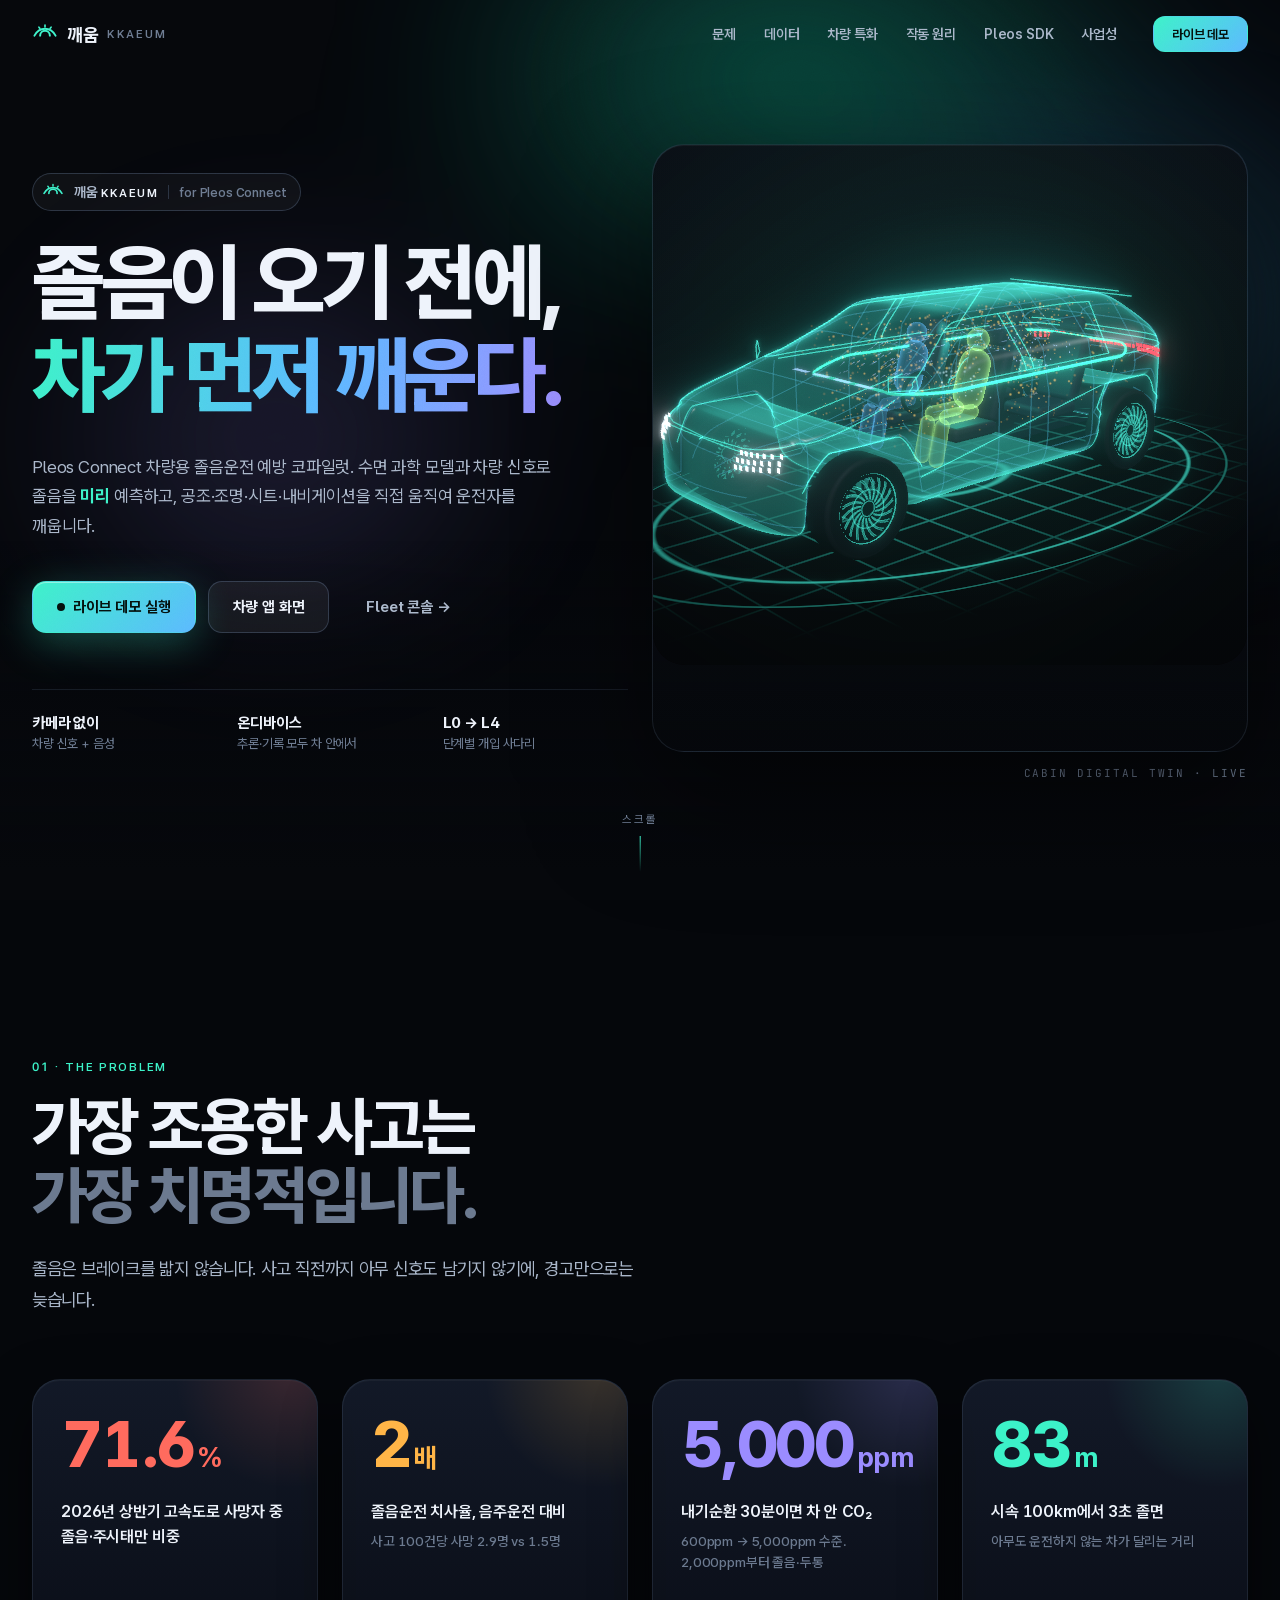
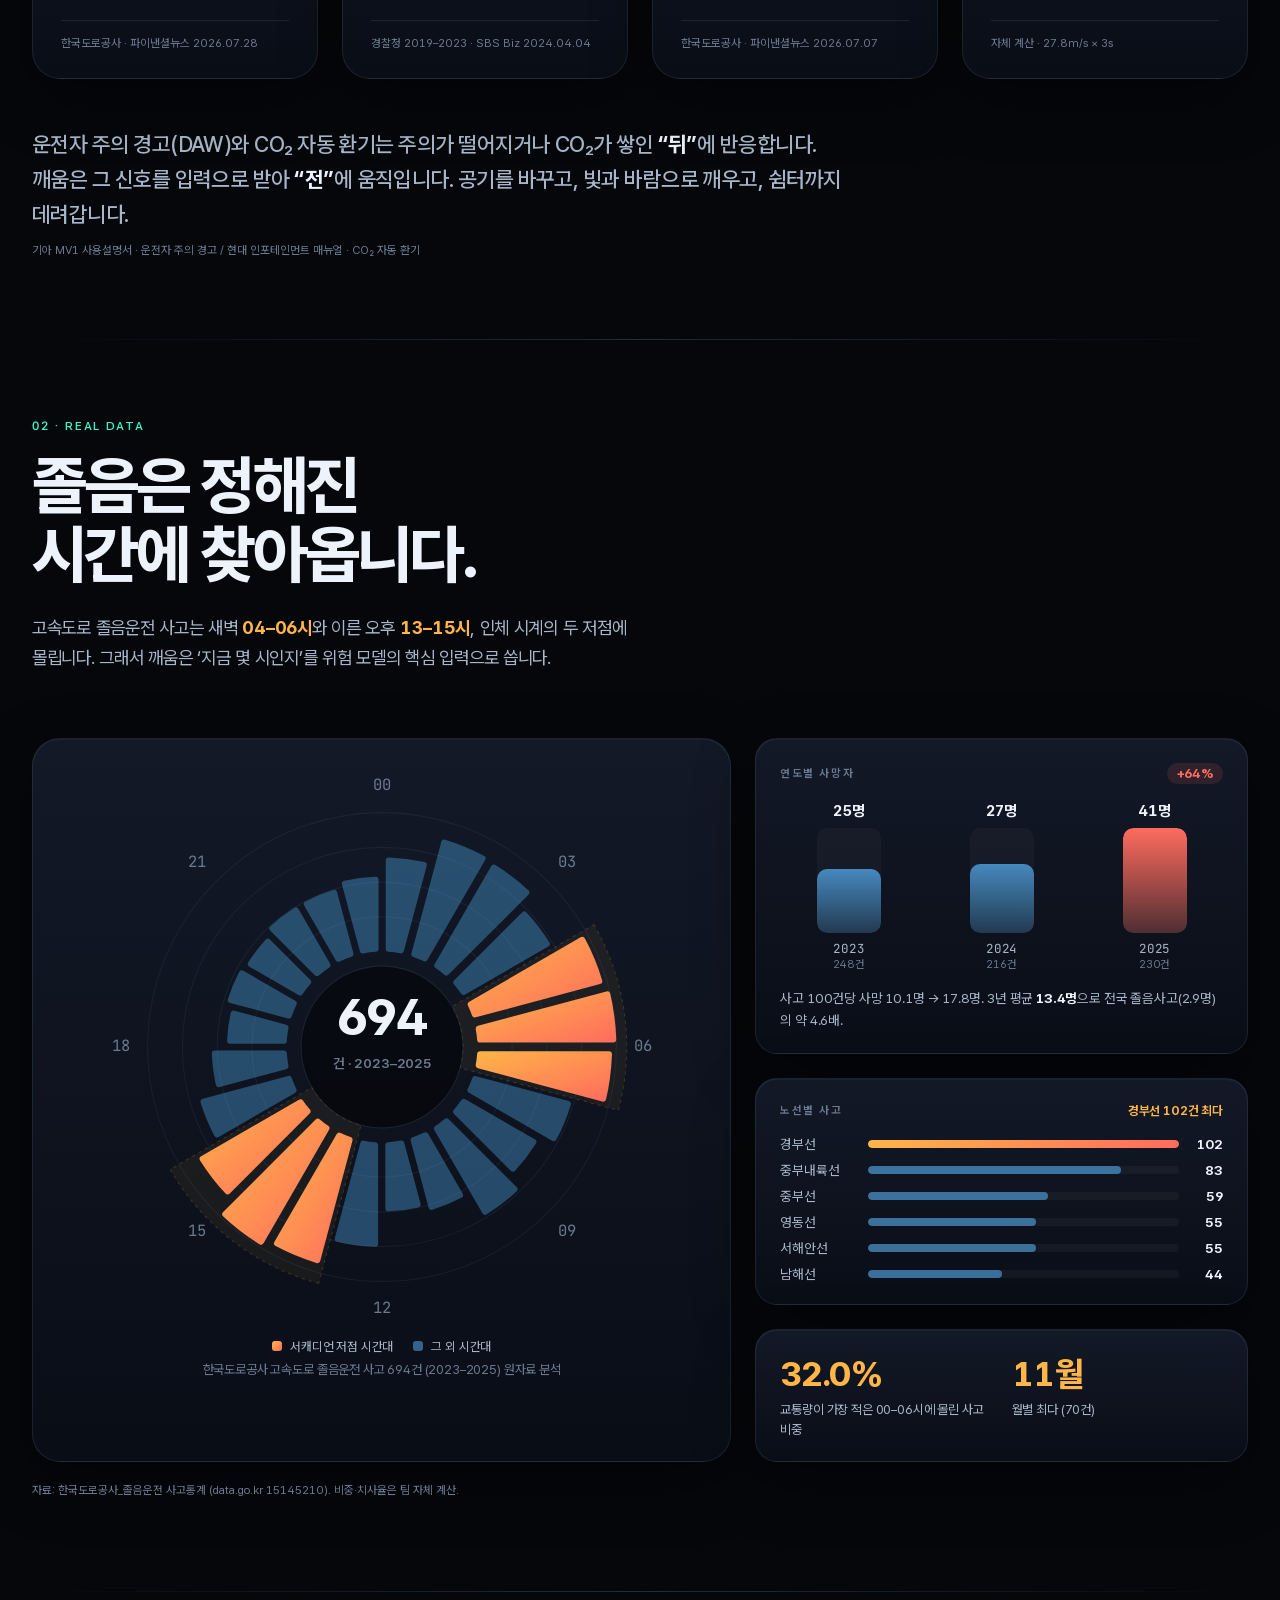
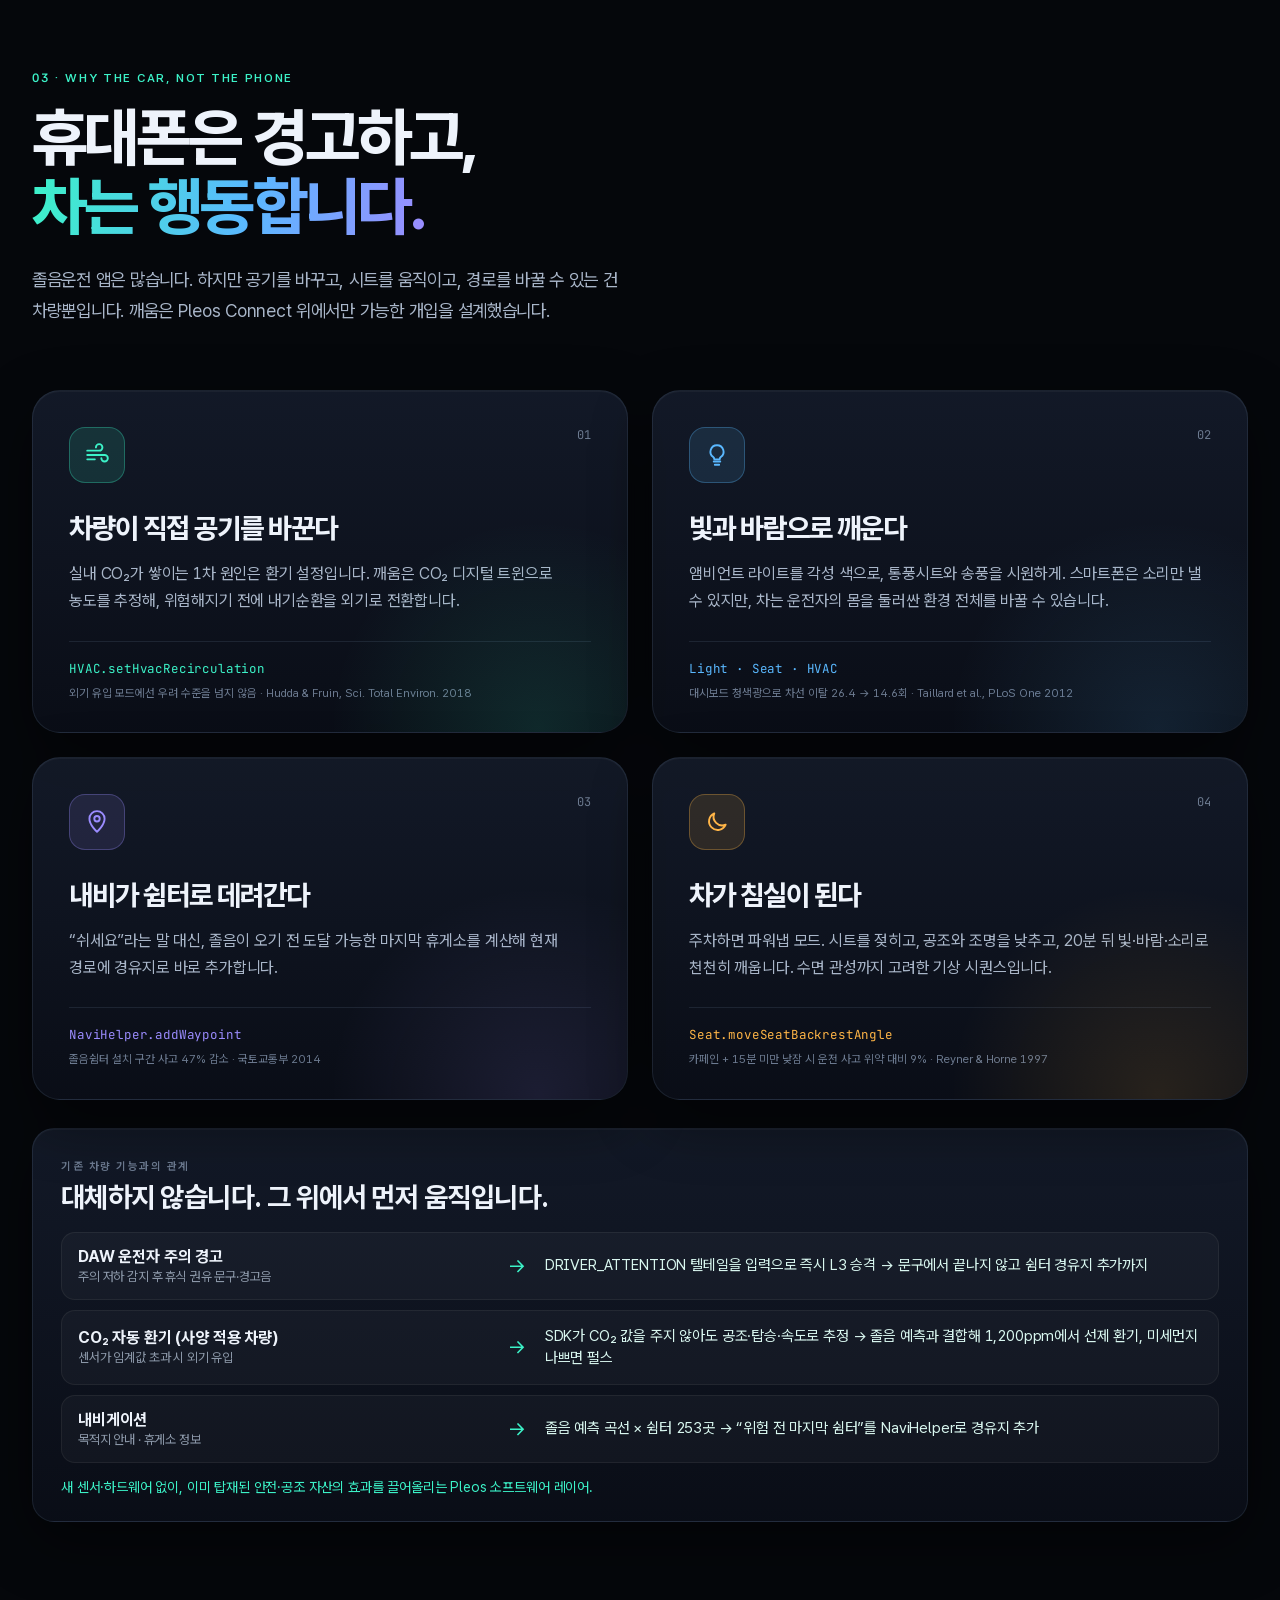
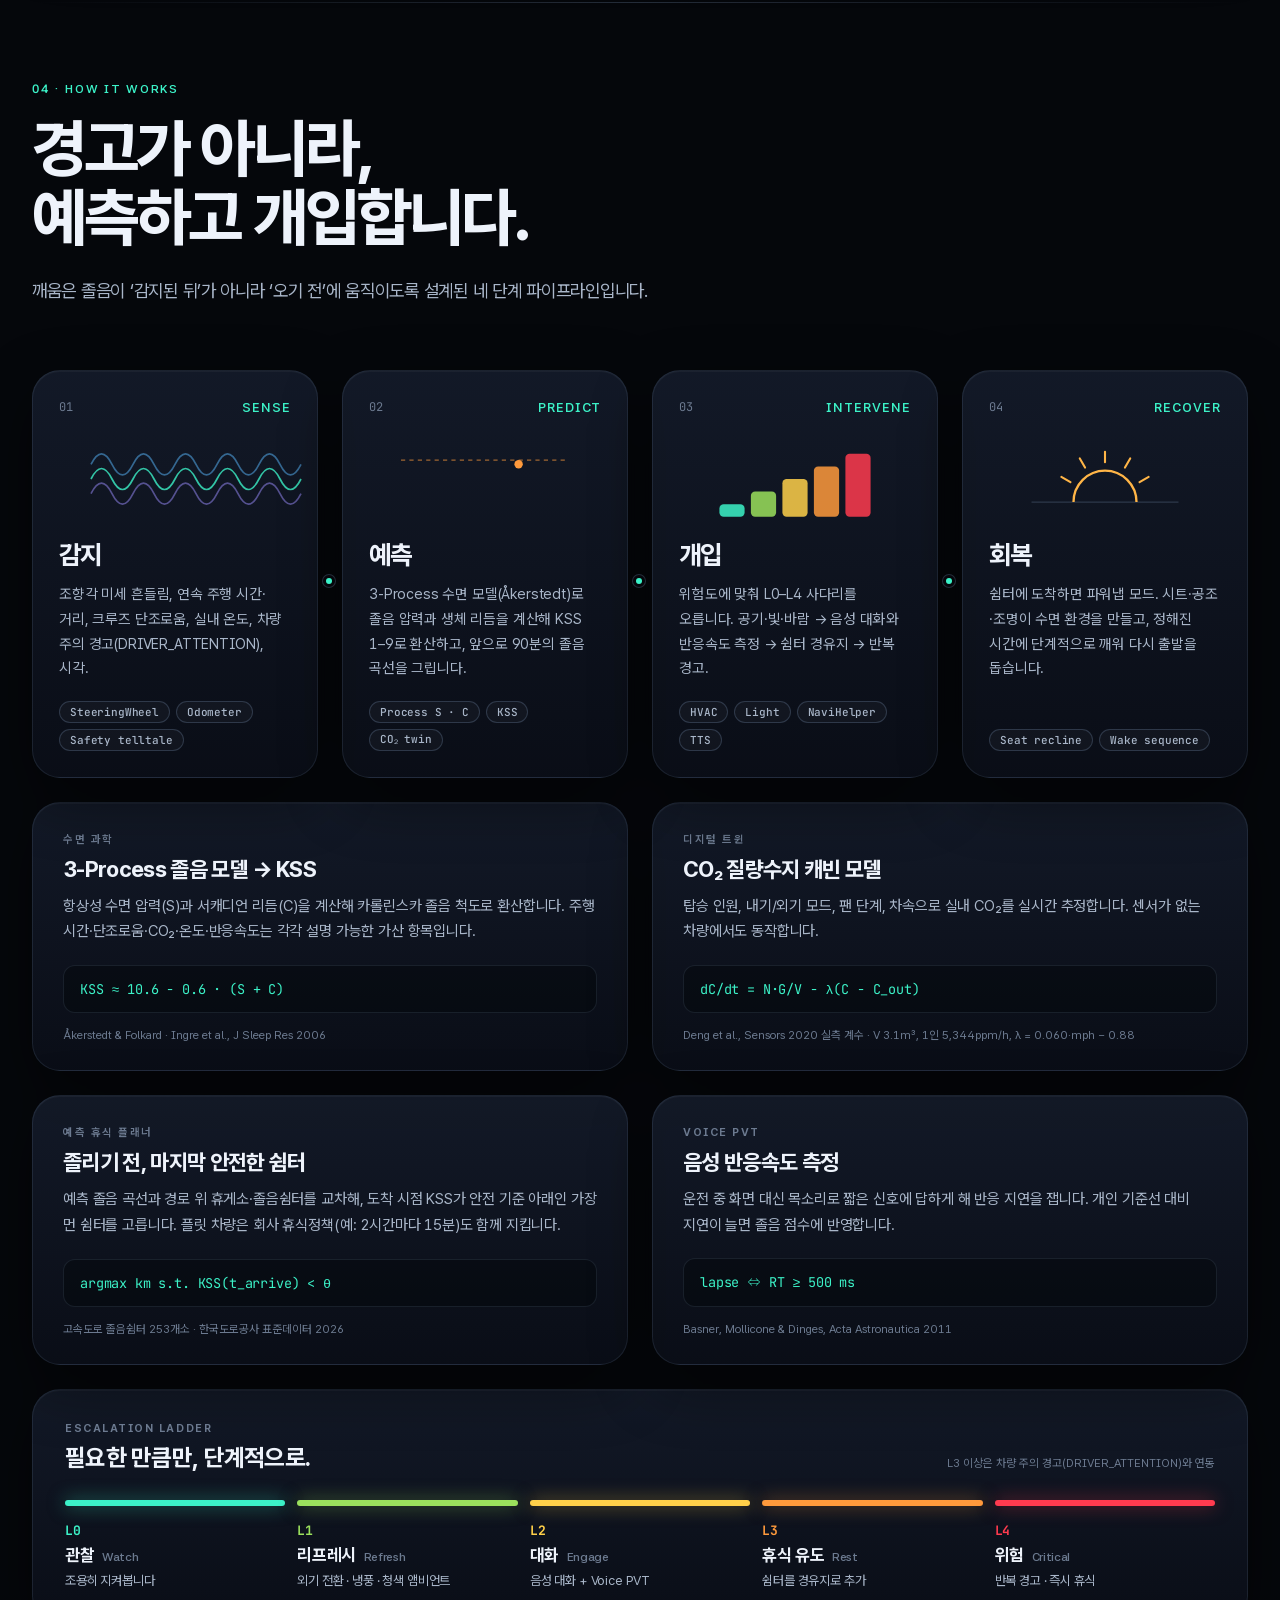
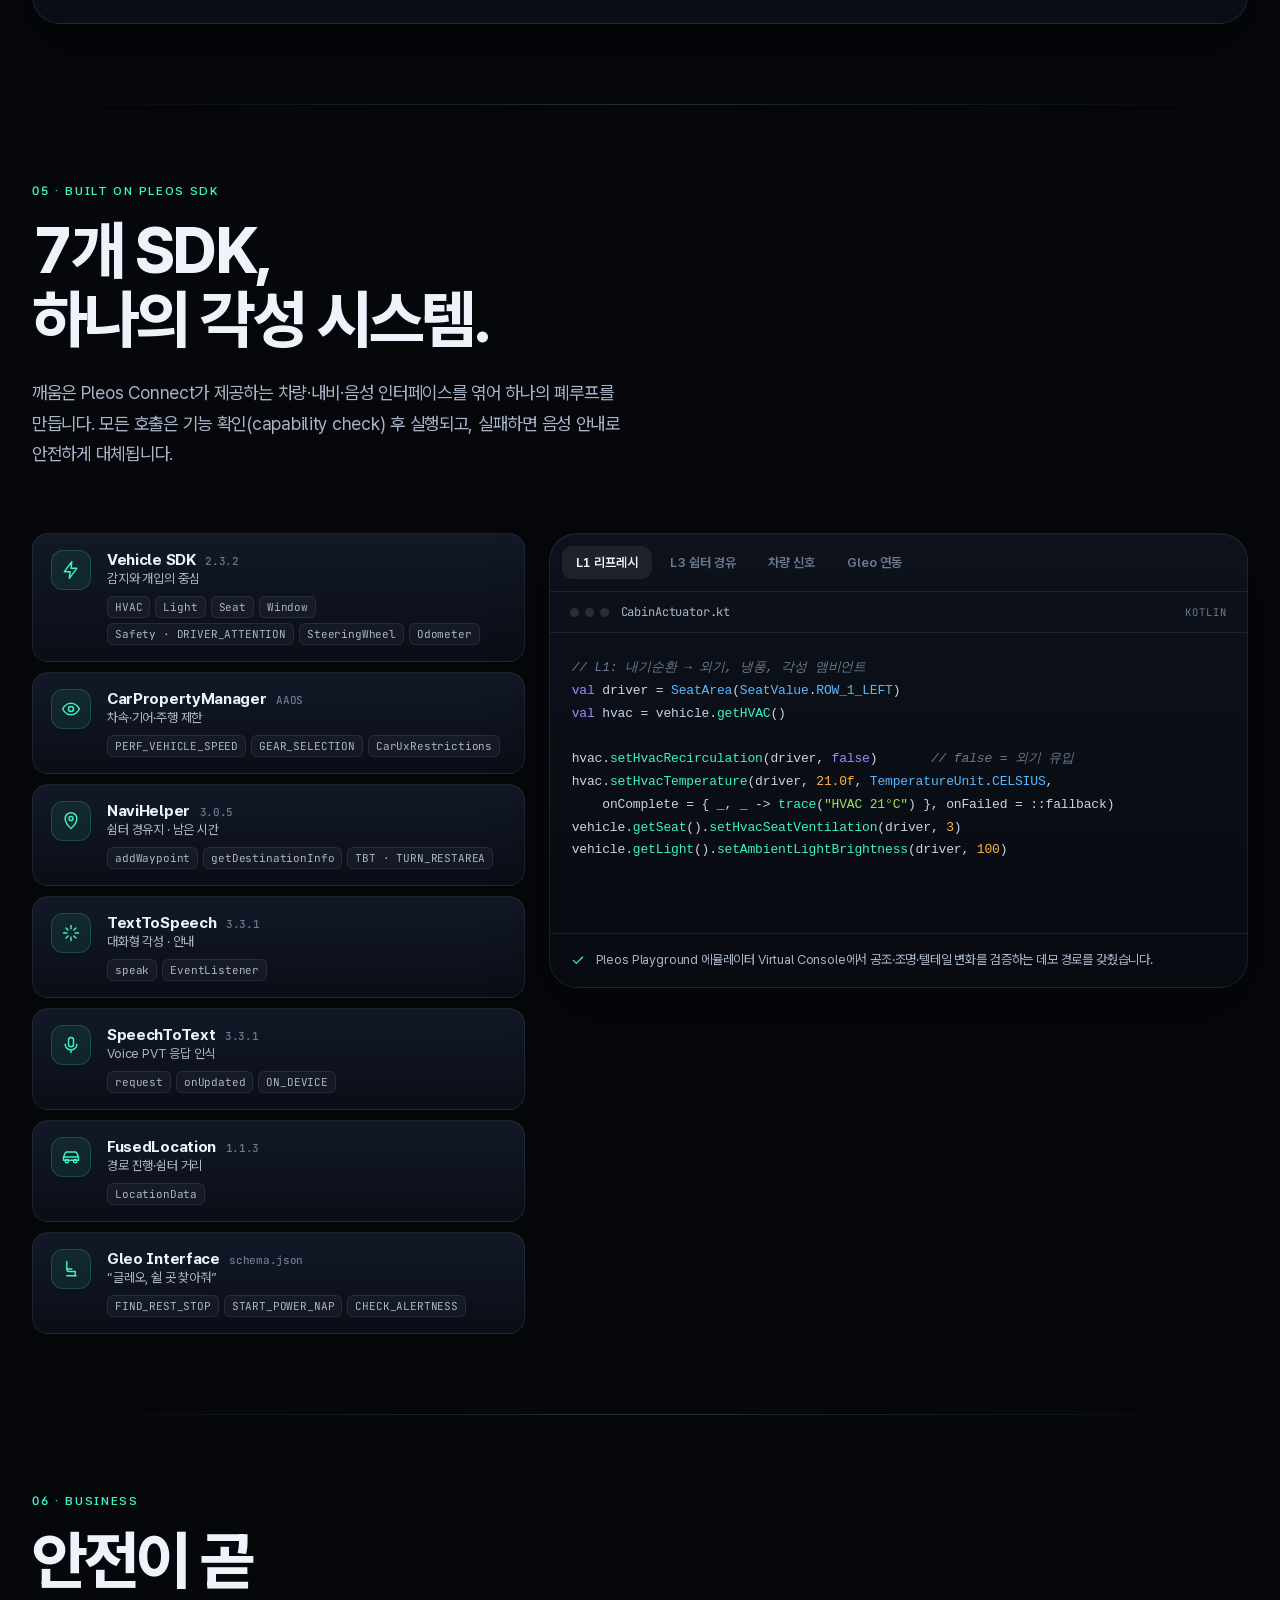
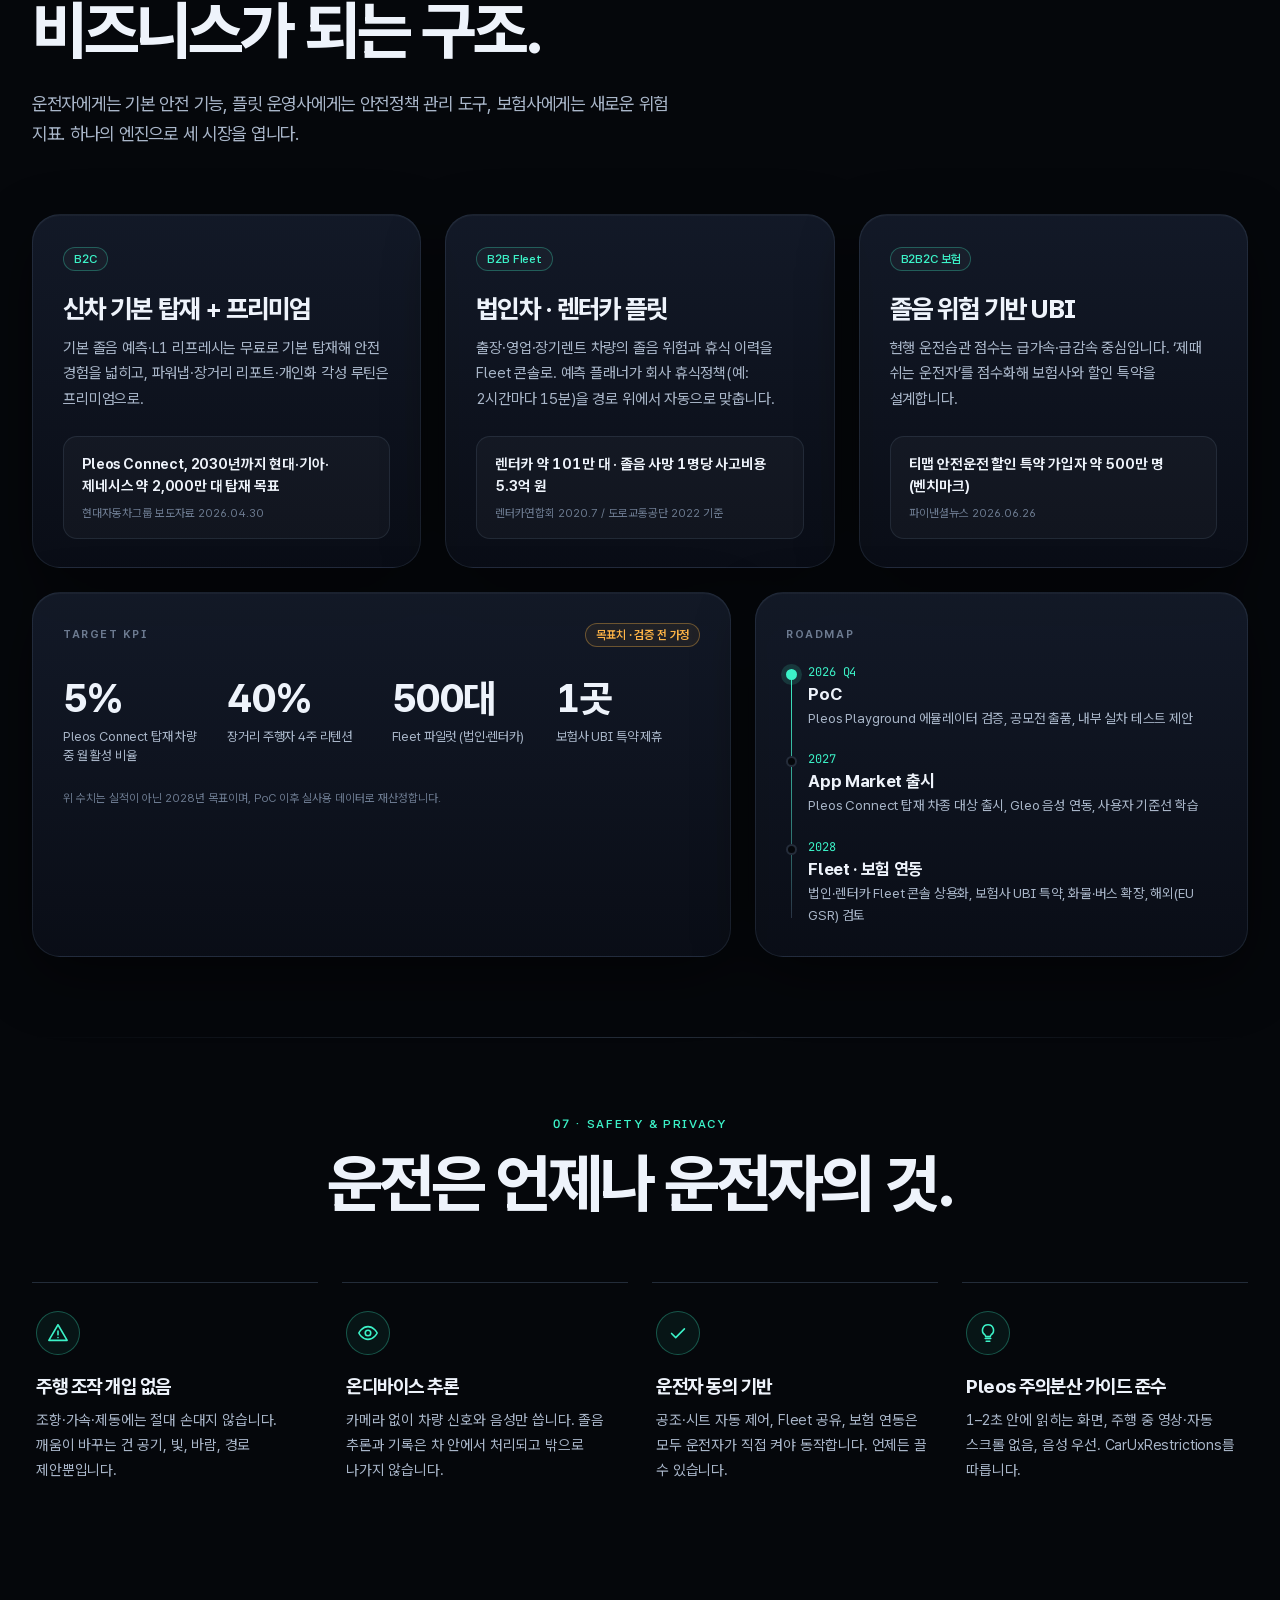
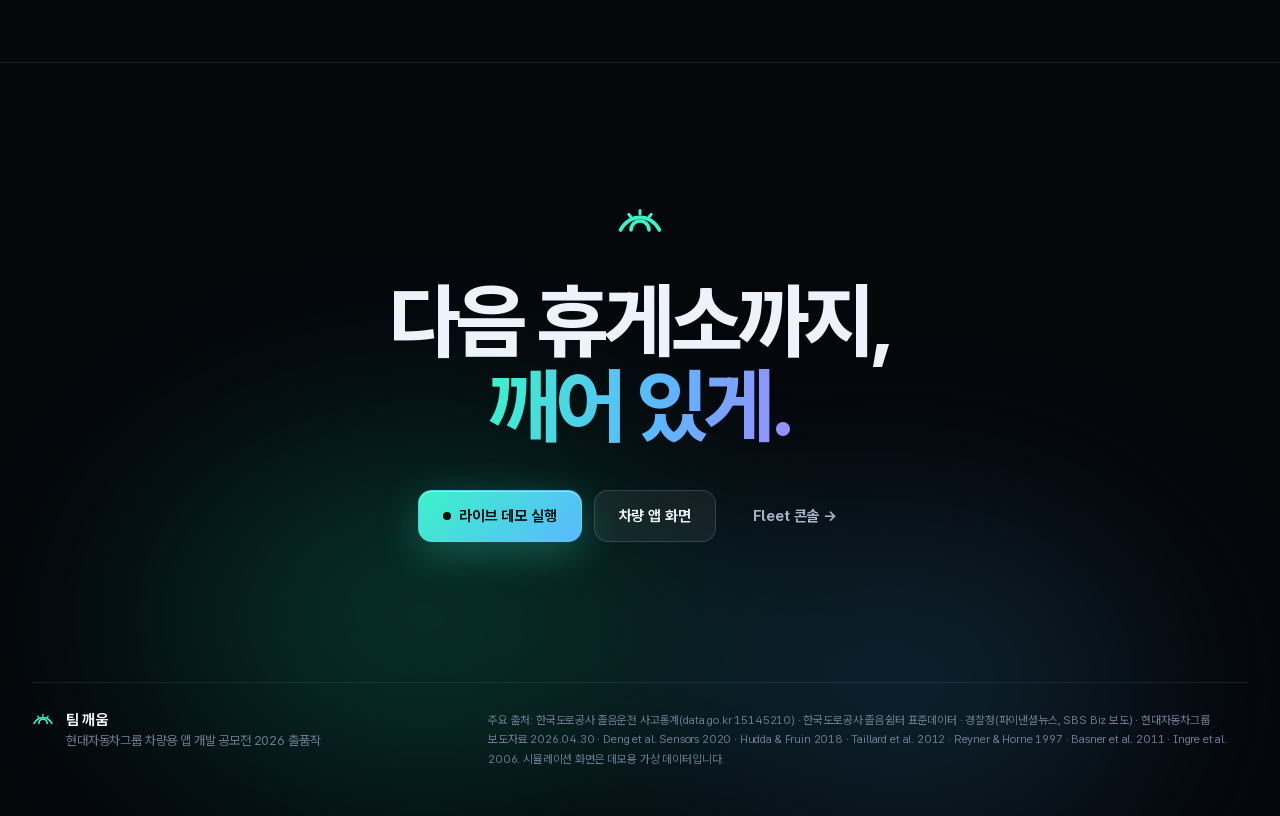
==== index.html @ 64444807 "Deploy KKAEUM web demo Co-Authored-By: Claude Opus 5.5 <noreply@anthropic.com>" ====
<!doctype html>
<html lang="ko">
  <head>
    <meta charset="UTF-8" />
    <link rel="icon" type="image/svg+xml" href="./favicon.svg" />
    <meta name="viewport" content="width=device-width, initial-scale=1.0, viewport-fit=cover" />
    <meta name="theme-color" content="#05070b" />
    <title>깨움 KKAEUM · 졸음이 오기 전에, 차가 먼저 깨운다</title>
    <meta name="description" content="Pleos Connect 차량용 졸음운전 예방 코파일럿. 차량 데이터로 졸음을 예측하고, 공조·조명·시트·내비게이션으로 먼저 깨웁니다." />
    <meta property="og:title" content="깨움 KKAEUM · 졸음이 오기 전에, 차가 먼저 깨운다" />
    <meta property="og:description" content="3-Process 수면모델 · 캐빈 CO₂ 디지털트윈 · 예측 휴식 플래너 · Pleos SDK 캐빈 제어" />
    <script type="module" crossorigin src="./assets/index-PQavTMEt.js"></script>
    <link rel="modulepreload" crossorigin href="./assets/rolldown-runtime-XKyaHtl9.js">
    <link rel="modulepreload" crossorigin href="./assets/three-D7uax-Lj.js">
    <link rel="stylesheet" crossorigin href="./assets/index-BO7flCaZ.css">
  </head>
  <body>
    <div id="root"></div>
  </body>
</html>
---- assets/index-BO7flCaZ.css ----
@font-face{font-family:Pretendard;src:url(../fonts/PretendardVariable.woff2)format("woff2-variations");font-weight:45 920;font-display:swap}@font-face{font-family:Asta Sans;src:url(../fonts/AstaSans.woff2)format("woff2-variations");font-weight:300 800;font-display:swap}@font-face{font-family:JBMono;src:url(../fonts/JetBrainsMono.woff2)format("woff2-variations");font-weight:100 800;font-display:swap}:root{--bg:#05070b;--bg-1:#0a0e15;--bg-2:#0f1520;--panel:#121926b8;--panel-solid:#111824;--line:#94b2de1f;--line-2:#94b2de38;--text:#eef3fb;--text-2:#a9b6c9;--text-3:#6c7a90;--aurora:#3cf2c8;--aurora-2:#5ab8ff;--violet:#9b8cff;--amber:#ffb547;--coral:#ff6b5e;--danger:#ff3b4f;--l0:#3cf2c8;--l1:#9be15d;--l2:#ffd04a;--l3:#ff9a3c;--l4:#ff3b4f;--radius:18px;--radius-lg:28px;--shadow:0 20px 60px #00000073;--mono:"JBMono", ui-monospace, SFMono-Regular, Menlo, monospace;--pleos:"Asta Sans", "Pretendard", system-ui, sans-serif;--sans:"Pretendard", -apple-system, "Apple SD Gothic Neo", "Noto Sans KR", system-ui, sans-serif;--lightningcss-light: ;--lightningcss-dark:initial;color-scheme:dark}*{box-sizing:border-box}html,body,#root{background:var(--bg);height:100%;color:var(--text);font-family:var(--sans);font-feature-settings:"tnum" 1, "ss06" 1;-webkit-font-smoothing:antialiased;letter-spacing:-.01em;margin:0}body{overflow-x:hidden}a{color:inherit;text-decoration:none}button{font:inherit;color:inherit;cursor:pointer;background:0 0;border:0}::selection{background:#3cf2c84d}.mono{font-family:var(--mono);font-feature-settings:"zero" 1}.num{font-variant-numeric:tabular-nums}.glass{border:1px solid var(--line);border-radius:var(--radius);-webkit-backdrop-filter:blur(18px)saturate(140%);box-shadow:inset 0 1px 0 #ffffff0a, var(--shadow);background:linear-gradient(#182132b8,#0c111bb8)}.eyebrow{letter-spacing:.14em;text-transform:uppercase;color:var(--text-3);font-size:11px;font-weight:650}.chip{border:1px solid var(--line-2);height:24px;color:var(--text-2);white-space:nowrap;background:#ffffff08;border-radius:999px;align-items:center;gap:6px;padding:0 10px;font-size:12px;font-weight:600;display:inline-flex}.btn{border:1px solid var(--line-2);background:#ffffff0f;border-radius:12px;justify-content:center;align-items:center;gap:8px;height:40px;padding:0 18px;font-size:14px;font-weight:650;transition:background .2s,border-color .2s,transform .15s;display:inline-flex}.btn:hover{background:#ffffff1a}.btn:active{transform:scale(.98)}.btn.primary{color:#04110d;background:linear-gradient(135deg,#3cf2c8,#5ab8ff);border-color:#0000}.btn.on{color:var(--aurora);background:#3cf2c814;border-color:#3cf2c899}.dot{border-radius:50%;width:8px;height:8px;display:inline-block}.scroll-y{scrollbar-width:thin;scrollbar-color:#ffffff1f transparent;overflow-y:auto}@keyframes pulse{0%,to{opacity:1}50%{opacity:.35}}@keyframes spin{to{transform:rotate(360deg)}}@keyframes rise{0%{opacity:0;transform:translateY(8px)}to{opacity:1;transform:none}}.rise{animation:.45s cubic-bezier(.2,.7,.2,1) both rise}@media (prefers-reduced-motion:reduce){*{transition-duration:.01ms!important;animation-duration:.01ms!important}}.car-frame{width:100%;height:100%;position:relative;overflow:hidden}.car{transform-origin:50%;position:absolute;top:50%;left:50%}.car-boot{place-items:center;width:100%;height:100%;display:grid}.car-app{--c-bg:#07090d;--ink-strong:#fff;background:radial-gradient(120% 90% at 100% 100%, #0c1420 0%, var(--c-bg) 55%);width:100%;height:100%;font-family:var(--pleos);color:#f3f6fb;border-radius:28px;flex-direction:column;display:flex;position:relative;overflow:hidden}.car-ambient{pointer-events:none;transition:background 2s;position:absolute;inset:0}.car-head{flex:none;justify-content:space-between;align-items:center;height:112px;padding:0 44px;display:flex;position:relative}.car-head .brand{align-items:center;gap:16px;font-size:40px;font-weight:800;display:flex}.car-head .brand em{color:#9aa7ba;background:#ffffff0d;border-radius:99px;align-items:center;gap:10px;margin-left:14px;padding:8px 18px;font-size:24px;font-style:normal;font-weight:600;display:inline-flex}.car-head .brand em .dot{background:#ffd04a;width:12px;height:12px}.car-head .brand em.live .dot{background:#00e074;box-shadow:0 0 12px #00e074}.head-right{align-items:center;gap:26px;display:flex}.voice-toggle{color:#9aa7ba;background:#ffffff0f;border-radius:18px;align-items:center;gap:10px;height:64px;padding:0 22px;font-size:24px;font-weight:650;display:inline-flex}.voice-toggle.on{color:#3cf2c8;background:#3cf2c81a}.clock{font-variant-numeric:tabular-nums;font-size:40px;font-weight:700}.drive{flex:1;grid-template-columns:720px 1fr;gap:28px;min-height:0;padding:0 44px 0 30px;display:grid;position:relative}.ring-col{flex-direction:column;justify-content:center;align-items:center;display:flex}.ring-desc{margin:-30px 0 18px;font-size:30px;font-weight:700}.forecast{color:#9aa7ba;background:#ffffff0a;border-radius:20px;align-items:baseline;gap:18px;padding:18px 28px;font-size:26px;display:flex}.forecast b{font-size:36px}.side-col{flex-direction:column;justify-content:center;gap:22px;min-height:0;display:flex}.card{background:linear-gradient(#1e283aa8,#101621a8);border:1px solid #a0bee61a;border-radius:28px;padding:28px 34px}.card-k{color:#9aa7ba;align-items:center;gap:12px;font-size:24px;font-weight:650;display:flex}.card-k small{color:#5f6d82;font-size:20px;font-weight:500}.rest-name{letter-spacing:-.02em;margin:8px 0 10px;font-size:56px;font-weight:800}.rest-name.dim{color:#5f6d82;font-size:36px}.rest-meta{color:#9aa7ba;align-items:baseline;gap:30px;font-size:28px;display:flex}.rest-meta b{color:#fff;margin-right:4px;font-size:40px}.rest-meta .tag{background:#ffffff12;border-radius:10px;padding:6px 14px;font-size:22px}.rest-why{color:#7f8ca0;margin:14px 0 0;font-size:24px}.card.rest.ask{background:linear-gradient(#402c1499,#16120eb3);border-color:#ffb547a6;box-shadow:0 0 0 1px #ffb5474d,0 20px 60px #ff9a3c26}.card.rest.ask .card-k{color:#ffb547}.card.rest.set{border-color:#3cf2c873}.card.rest.set .card-k{color:#3cf2c8}.rest-actions{gap:18px;margin-top:22px;display:flex}.big{height:96px;font-size:32px;font-weight:750;font-family:var(--pleos);color:#fff;background:#ffffff14;border-radius:24px;justify-content:center;align-items:center;gap:14px;padding:0 40px;transition:transform .12s,background .2s;display:inline-flex}.big:active{transform:scale(.95)}.big.primary{color:#031510;background:linear-gradient(135deg,#3cf2c8,#5ab8ff)}.big.ghost{background:0 0;border:2px solid #ffffff24}.big.wide{width:100%}.rest-actions .big{flex:1}.air-top{justify-content:space-between;align-items:flex-start;display:flex}.co2{font-variant-numeric:tabular-nums;font-size:60px;font-weight:800;transition:color .8s}.co2 small{color:#7f8ca0;margin-left:8px;font-size:26px;font-weight:600}.mode{border-radius:18px;align-items:center;gap:10px;padding:14px 22px;font-size:26px;font-weight:700;display:inline-flex}.mode.rec{color:#ffb547;background:#ffb5471a}.mode.fresh{color:#3cf2c8;background:#3cf2c81a}.co2-bar{background:#ffffff0f;border-radius:8px;height:14px;margin:18px 0 40px;position:relative}.co2-bar i{border-radius:8px;transition:width .8s,background .8s;position:absolute;inset:0 auto 0 0}.co2-bar span{color:#5f6d82;font-size:20px;position:absolute;top:22px;transform:translate(-50%)}.air-stats{color:#c6d0de;justify-content:space-between;font-size:28px;font-weight:650;display:flex}.air-stats span{align-items:center;gap:10px;display:inline-flex}.air-stats svg{color:#7f8ca0}.amb{border-radius:6px;width:36px;height:22px;transition:background 1.5s;display:inline-block;box-shadow:0 0 14px}.card.actions{padding:22px 34px}.act{white-space:nowrap;align-items:center;gap:16px;margin-top:14px;font-size:26px;display:flex;overflow:hidden}.act i{border-radius:50%;flex:none;width:12px;height:12px}.act-t{color:#7f8ca0;font-variant-numeric:tabular-nums}.act-title{text-overflow:ellipsis;overflow:hidden}.act.dim{color:#5f6d82}.parked,.nap{flex:1;justify-content:center;align-items:center;gap:60px;padding:0 60px;display:flex;position:relative}.nap-hero{text-align:center;color:#ffb08a;flex-direction:column;align-items:center;gap:22px;max-width:980px;display:flex}.nap-hero h1{color:#fff;margin:0;font-size:60px}.nap-hero p{color:#b5c0cf;margin:0 0 10px;font-size:30px;line-height:1.5}.nap-opts{gap:18px;display:flex}.nap-opts .big{width:180px}.nap{background:radial-gradient(60% 60% at 30%,#ff9a5a1f,#0000 70%)}.nap.waking{background:radial-gradient(60% 60% at 30%,#e8f4ff2e,#0000 70%)}.nap-side{flex-direction:column;gap:18px;width:640px;display:flex}.nap-step{color:#5f6d82;background:#ffffff0a;border-radius:22px;align-items:center;gap:18px;padding:22px 26px;font-size:30px;font-weight:650;display:flex}.nap-step.on{color:#fff}.nap-step.on svg{color:#ffb08a}.voicebar{color:#6f7c90;white-space:nowrap;background:#ffffff09;border:1px solid #ffffff0d;border-radius:28px;flex:none;align-items:center;gap:22px;height:104px;margin:10px 44px 30px;padding:0 30px;font-size:28px;font-weight:600;display:flex;position:relative;overflow:hidden}.voicebar span{text-overflow:ellipsis;overflow:hidden}.voicebar.show{color:#fff;background:linear-gradient(90deg,#3cf2c81f,#5ab8ff0f);border-color:#3cf2c840}.orb{filter:saturate(.6)brightness(.7);background:conic-gradient(#3cf2c8,#5ab8ff,#9b8cff,#3cf2c8);border-radius:50%;flex:none;width:52px;height:52px}.voicebar.show .orb{filter:none;animation:2.4s linear infinite spin;box-shadow:0 0 30px #3cf2c880}.overlay{z-index:5;text-align:center;background:#0e141ff0;border:1px solid #a0bee629;border-radius:36px;width:1180px;max-width:calc(100% - 80px);margin:0 auto;padding:40px 48px;position:absolute;bottom:160px;left:0;right:0;box-shadow:0 40px 120px #0009}.ov-k{color:#3cf2c8;font-size:24px;font-weight:700}.overlay h2{margin:14px 0 28px;font-size:48px}.choices{grid-template-columns:1fr 1fr;gap:22px;display:grid}.choice{height:120px;font-size:40px;font-weight:800;font-family:var(--pleos);background:#ffffff12;border-radius:26px;justify-content:center;align-items:center;gap:18px;transition:background .3s,opacity .3s;display:flex}.choice em{background:#ffffff1a;border-radius:50%;place-items:center;width:56px;height:56px;font-size:28px;font-style:normal;display:grid}.choice.right{color:#6fffb4;background:#00e07440}.choice.wrong{background:#ff4c2838}.choice.dim{opacity:.35}.ov-hint{color:#7f8ca0;margin:22px 0 0;font-size:24px}.probe-orb{background:radial-gradient(circle,#3cf2c8 0%,#3cf2c81a 60%,#0000 70%);border-radius:50%;width:160px;height:160px;margin:10px auto 0}.probe-orb.listening{animation:.8s ease-in-out infinite pulse}.overlay h2.rt{margin:6px 0;font-size:110px}.overlay p{color:#b5c0cf;font-size:28px}.car-app.lv3 .voicebar.show,.car-app.lv4 .voicebar.show{background:linear-gradient(90deg,#ff9a3c33,#ff3b4f14);border-color:#ff9a3c73}.car.portrait .car-head{padding:0 30px}.car.portrait .car-head .brand em{display:none}.car.portrait .drive{grid-template-rows:auto 1fr;grid-template-columns:1fr;gap:10px;padding:0 30px}.car.portrait .ring-col svg{width:470px;height:470px}.car.portrait .ring-desc{margin-top:-24px}.car.portrait .forecast{font-size:22px}.car.portrait .card.actions{display:none}.car.portrait .rest-name{font-size:44px}.car.portrait .voicebar{margin:10px 30px 24px;font-size:24px}.car.portrait .parked,.car.portrait .nap{flex-direction:column;gap:24px}.car.portrait .nap svg{width:460px;height:460px}.car.portrait .nap-side{width:100%}.car.portrait .overlay{bottom:150px}.car.portrait .choices{grid-template-columns:1fr}.car-app[data-theme=day]{--ink-strong:#131417;--l0:#00a389;--l1:#5a9e10;--l2:#d18f00;--l3:#ea640c;--l4:#e8320f;color:#131417;background:radial-gradient(120% 90% at 100% 100%,#e3ecf6 0%,#f5f7fa 55%)}.car-app[data-theme=day] .car-head .brand em{color:#5b6678;background:#1314170d}.car-app[data-theme=day] .car-head .brand em.live .dot{background:#02c265;box-shadow:0 0 10px #02c26599}.car-app[data-theme=day] .voice-toggle{color:#5b6678;background:#1314170d}.car-app[data-theme=day] .voice-toggle.on{color:#00a389;background:#00a3891a}.car-app[data-theme=day] .forecast{color:#5b6678;background:#1314170a}.car-app[data-theme=day] .card{background:linear-gradient(#fff,#fbfcfe);border-color:#13141712;box-shadow:0 1px 2px #1314170a,0 14px 34px -16px #13284633}.car-app[data-theme=day] .card-k{color:#5b6678}.car-app[data-theme=day] .card-k small{color:#8a94a6}.car-app[data-theme=day] .rest-name.dim{color:#a4a8ae}.car-app[data-theme=day] .rest-meta{color:#5b6678}.car-app[data-theme=day] .rest-meta b{color:#131417}.car-app[data-theme=day] .rest-meta .tag{background:#1314170f}.car-app[data-theme=day] .rest-why{color:#6b7587}.car-app[data-theme=day] .card.rest.ask{background:linear-gradient(#fff6ea,#fff);border-color:#ea8c148c;box-shadow:0 0 0 1px #ea8c1440,0 20px 50px #ea8c1424}.car-app[data-theme=day] .card.rest.ask .card-k{color:#c46a00}.car-app[data-theme=day] .card.rest.set{border-color:#00a38973}.car-app[data-theme=day] .card.rest.set .card-k{color:#00a389}.car-app[data-theme=day] .big{color:#131417;background:#1314170f}.car-app[data-theme=day] .big.primary{color:#fff;background:linear-gradient(135deg,#00b894,#2e8bff)}.car-app[data-theme=day] .big.ghost{background:0 0;border-color:#13141724}.car-app[data-theme=day] .co2 small{color:#6b7587}.car-app[data-theme=day] .mode.rec{color:#c46a00;background:#ea8c141a}.car-app[data-theme=day] .mode.fresh{color:#00a389;background:#00a3891a}.car-app[data-theme=day] .co2-bar{background:#13141712}.car-app[data-theme=day] .co2-bar span,.car-app[data-theme=day] .air-stats svg,.car-app[data-theme=day] .act-t,.car-app[data-theme=day] .ov-hint{color:#8a94a6}.car-app[data-theme=day] .air-stats{color:#2b3240}.car-app[data-theme=day] .act.dim{color:#a4a8ae}.car-app[data-theme=day] .nap-hero{color:#e07a3e}.car-app[data-theme=day] .nap-hero h1{color:#131417}.car-app[data-theme=day] .nap-hero p,.car-app[data-theme=day] .overlay p{color:#5b6678}.car-app[data-theme=day] .voicebar{color:#6b7587;background:#fff;border-color:#13141712;box-shadow:0 10px 30px -18px #13284640}.car-app[data-theme=day] .voicebar.show{color:#131417;background:linear-gradient(90deg,#00b8941f,#2e8bff0f),#fff;border-color:#00a38959}.car-app[data-theme=day] .orb{filter:saturate(.85)brightness(.95)}.car-app[data-theme=day] .voicebar.show .orb{filter:none;box-shadow:0 0 22px #00b89466}.car-app[data-theme=day].lv3 .voicebar.show,.car-app[data-theme=day].lv4 .voicebar.show{background:linear-gradient(90deg,#ea640c24,#e8320f0d),#fff;border-color:#ea640c73}.car-app[data-theme=day] .overlay{color:#131417;background:#fffffff7;border-color:#13141714;box-shadow:0 40px 120px #13284640}.car-app[data-theme=day] .ov-k{color:#00a389}.car-app[data-theme=day] .choice{color:#131417;background:#1314170d}.car-app[data-theme=day] .choice em{background:#13141714}.car-app[data-theme=day] .choice.right{color:#02874a;background:#02a85c24}.car-app[data-theme=day] .choice.wrong{background:#e8320f1f}.car-app[data-theme=day] .probe-orb{background:radial-gradient(circle,#00a389 0%,#00a3891f 60%,#0000 70%)}
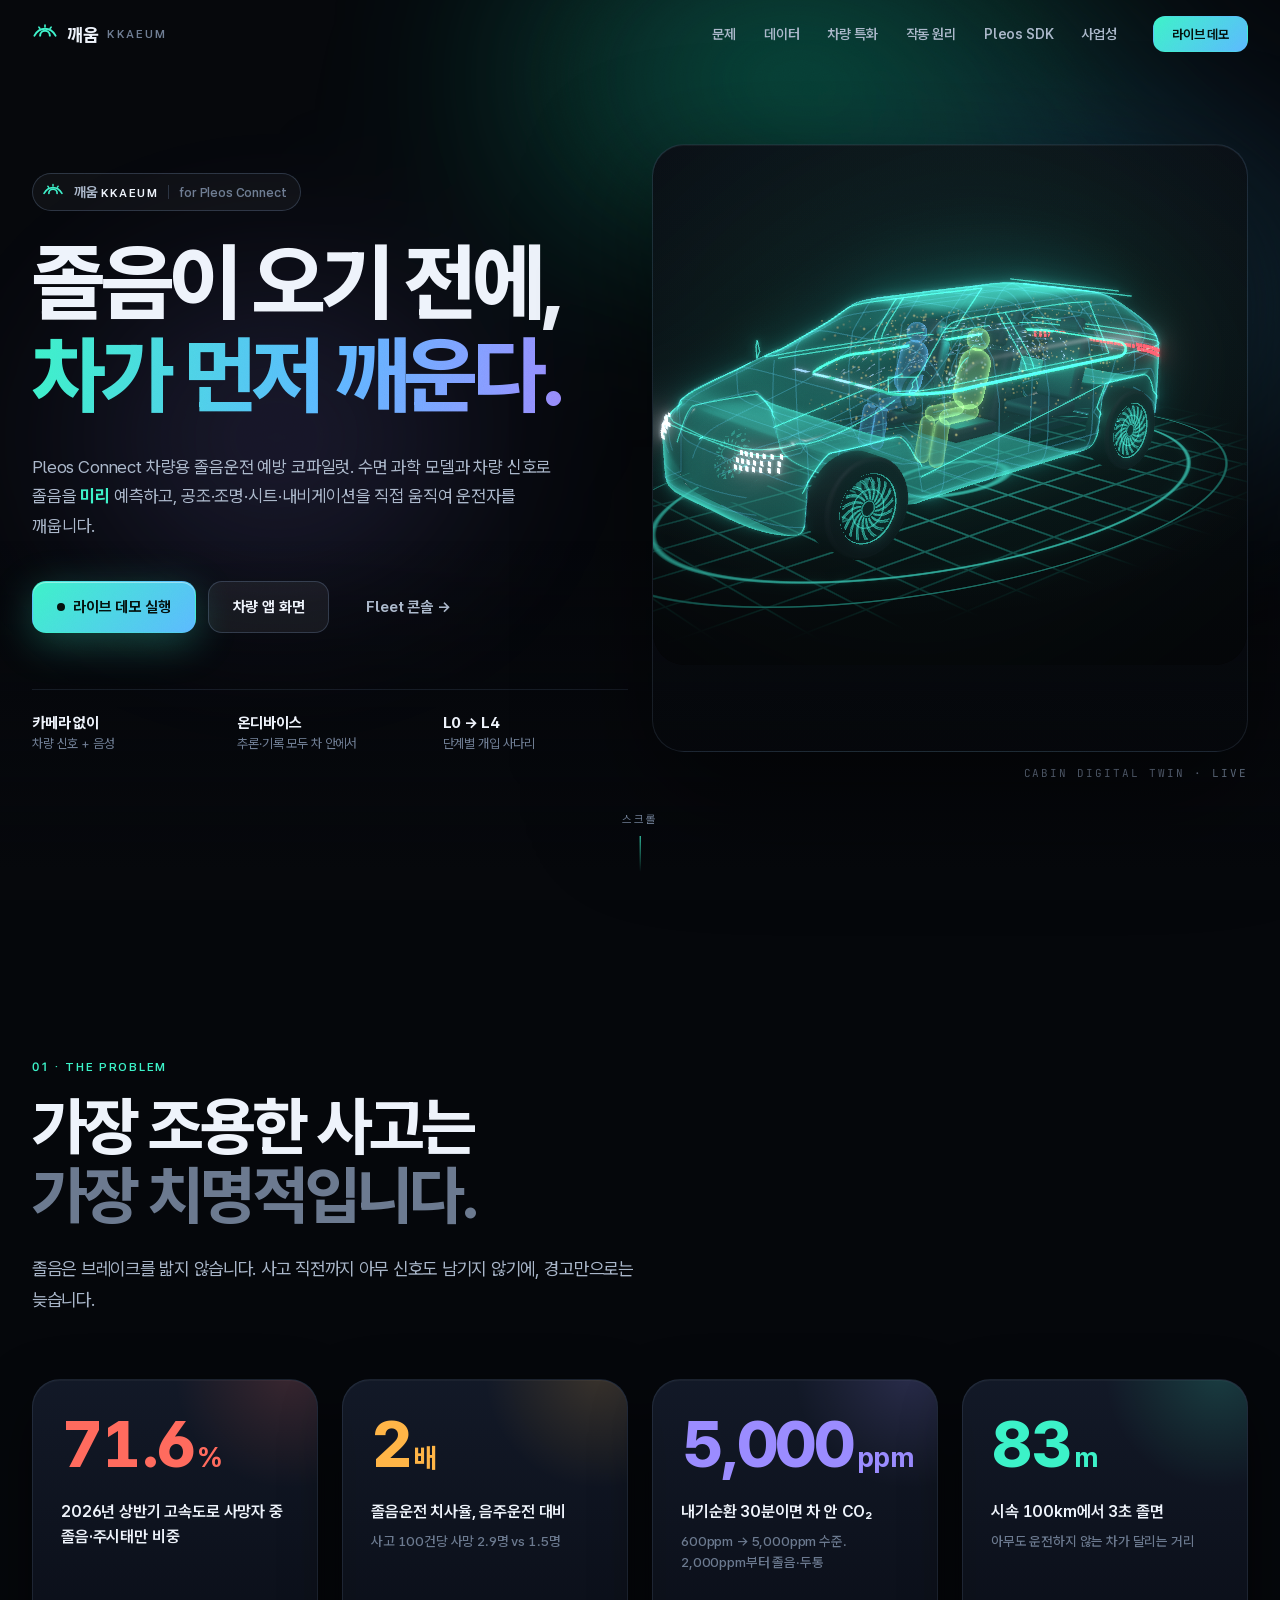
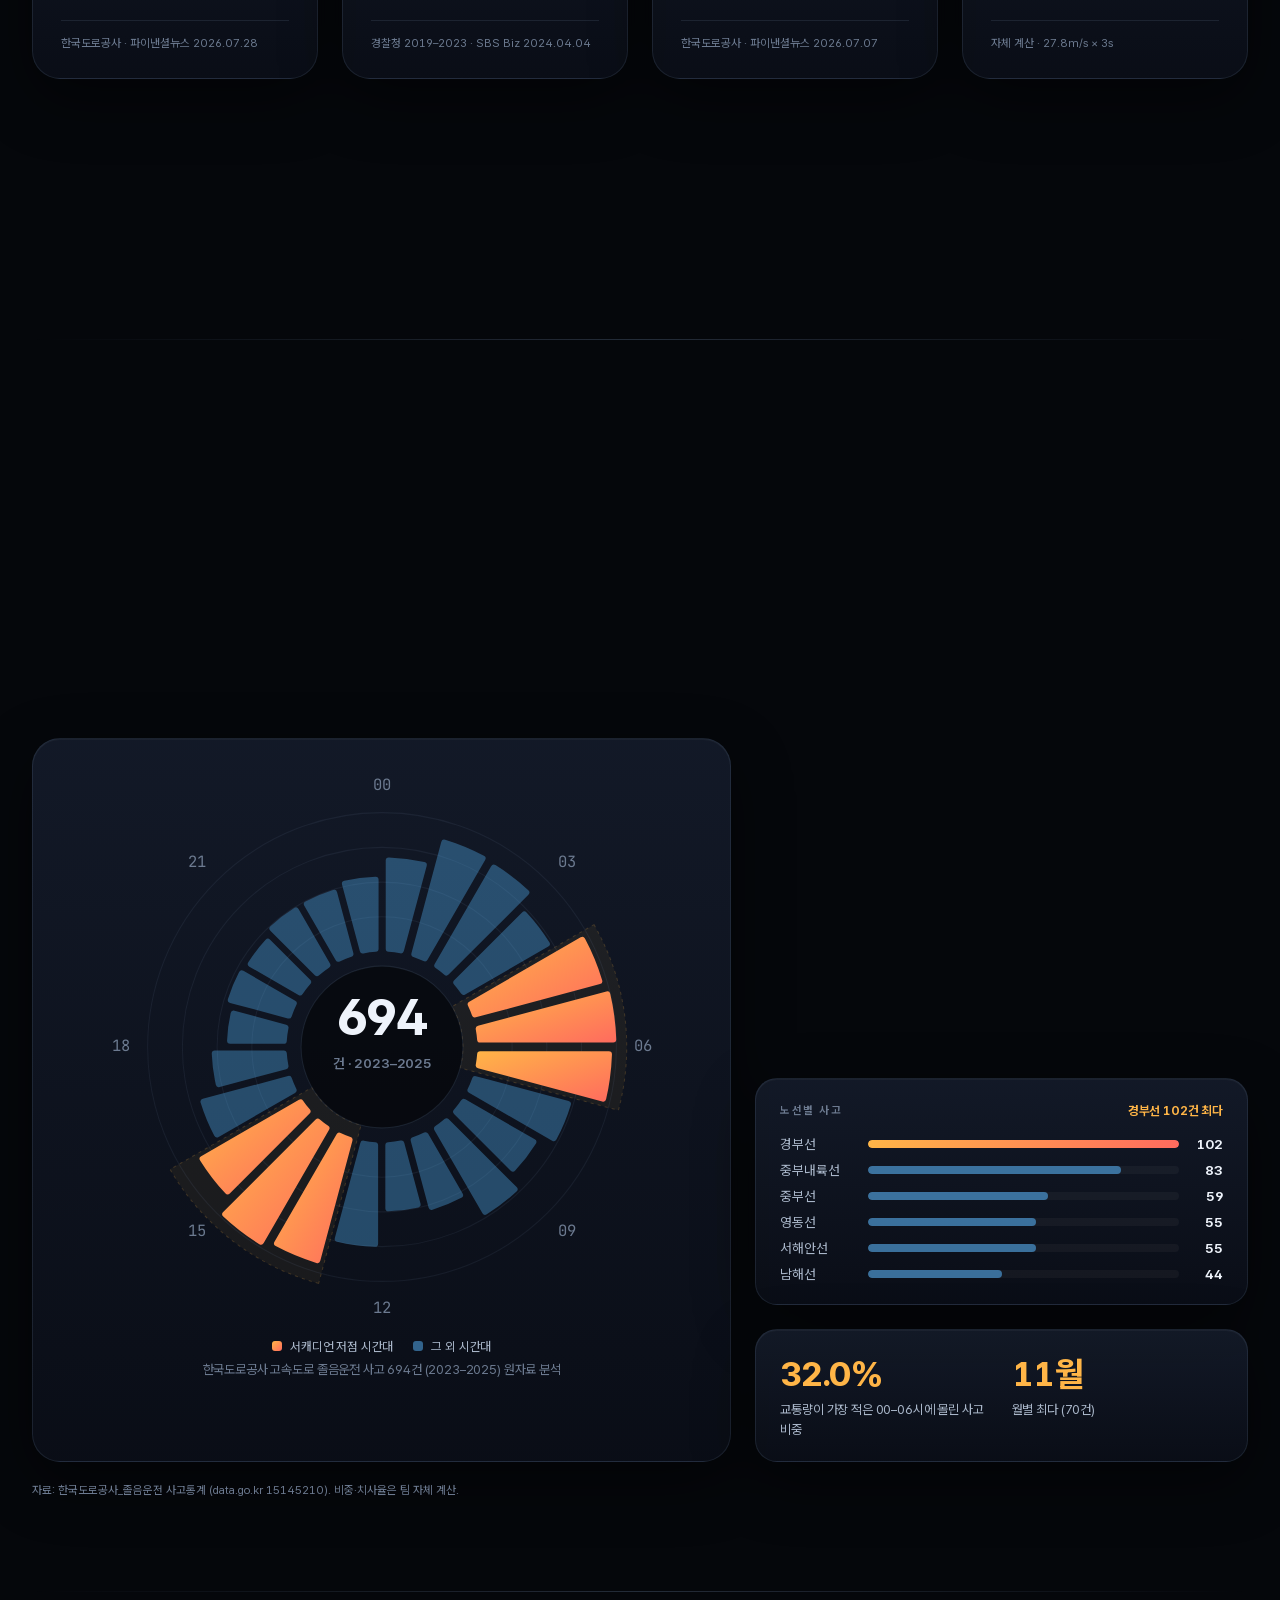
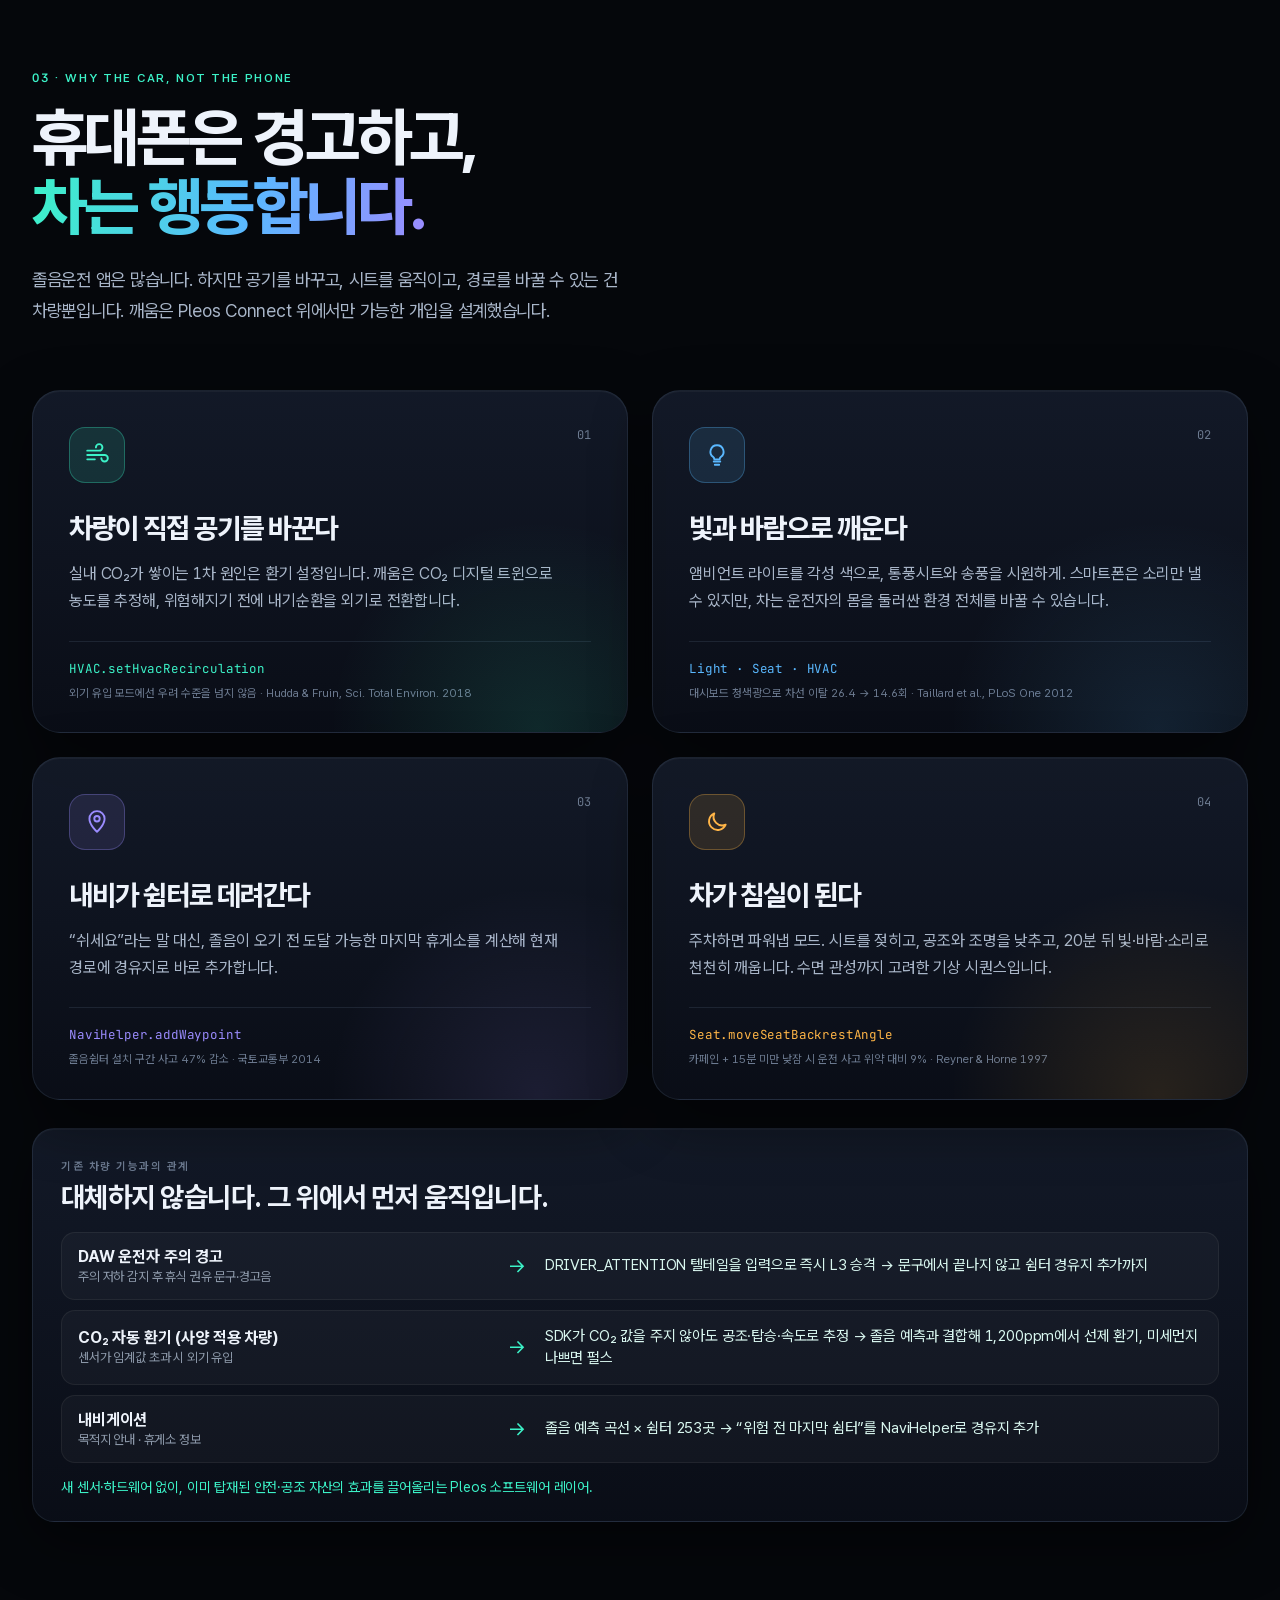
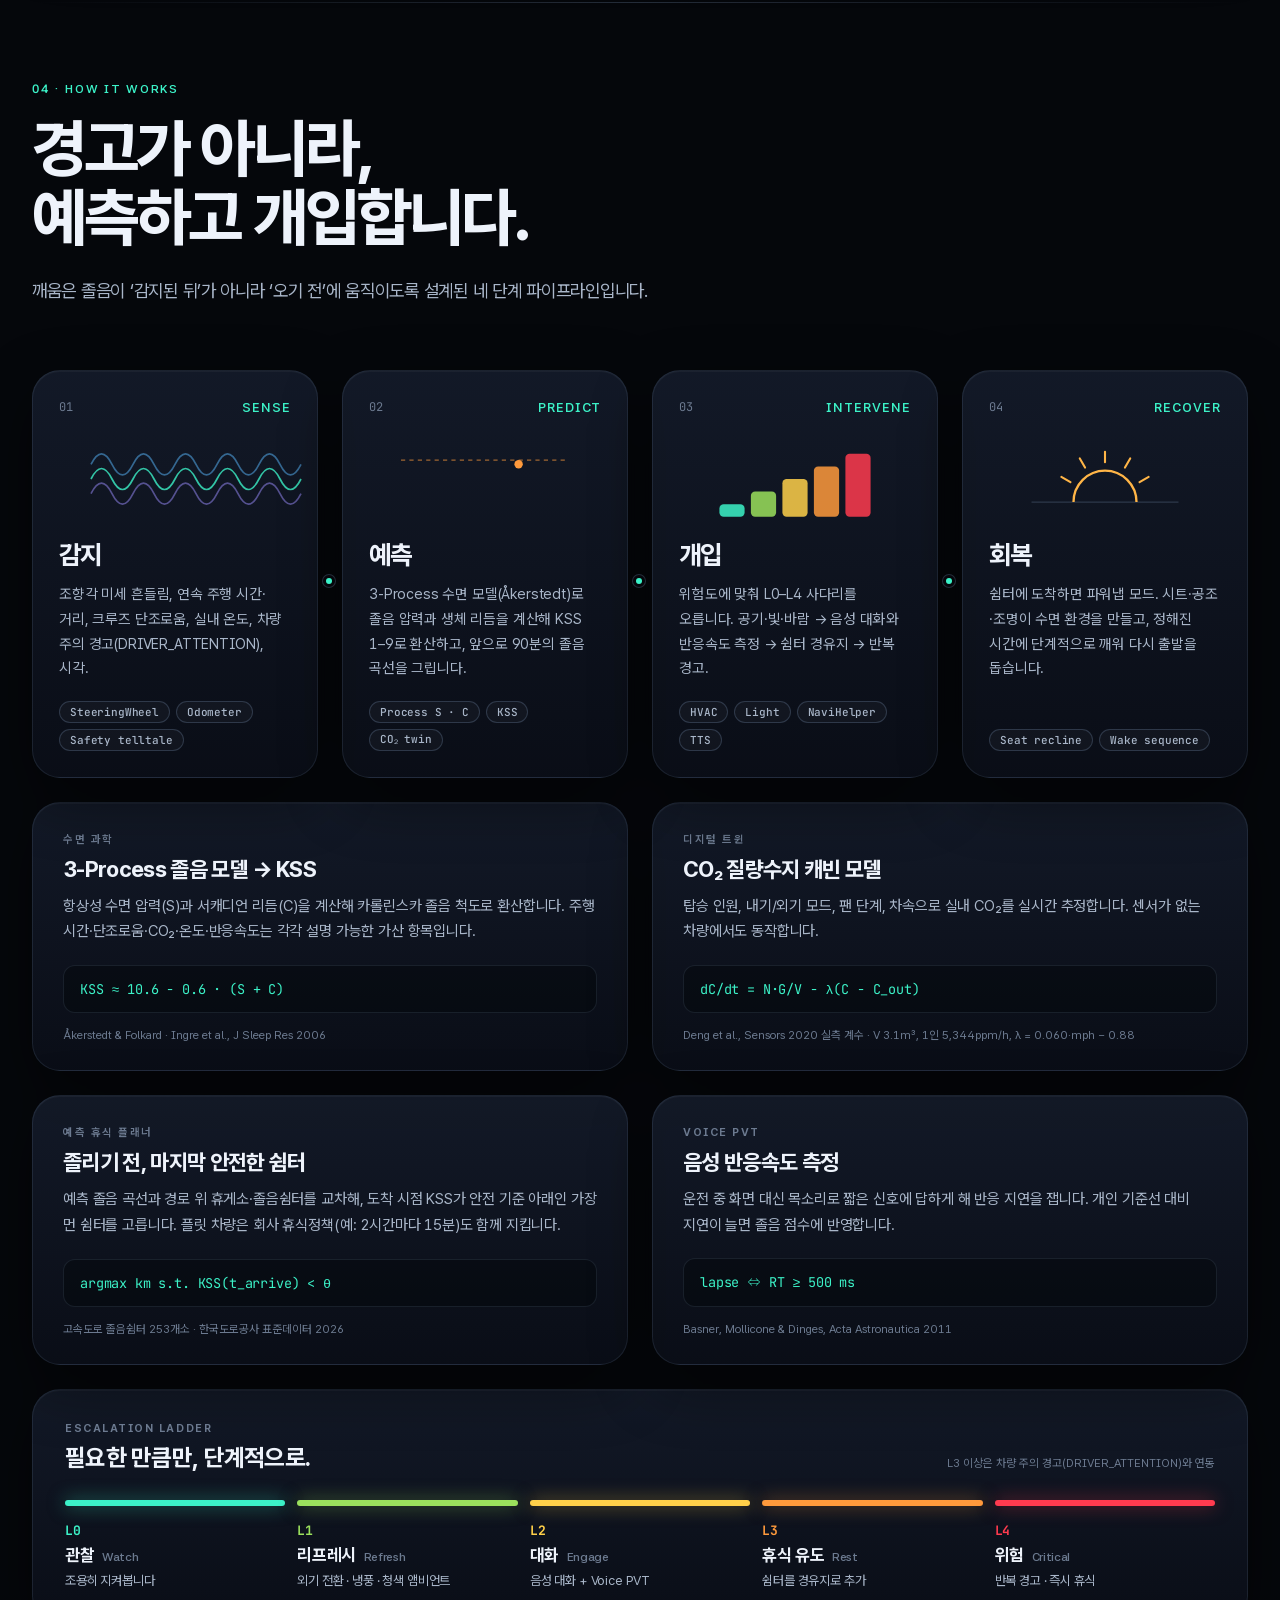
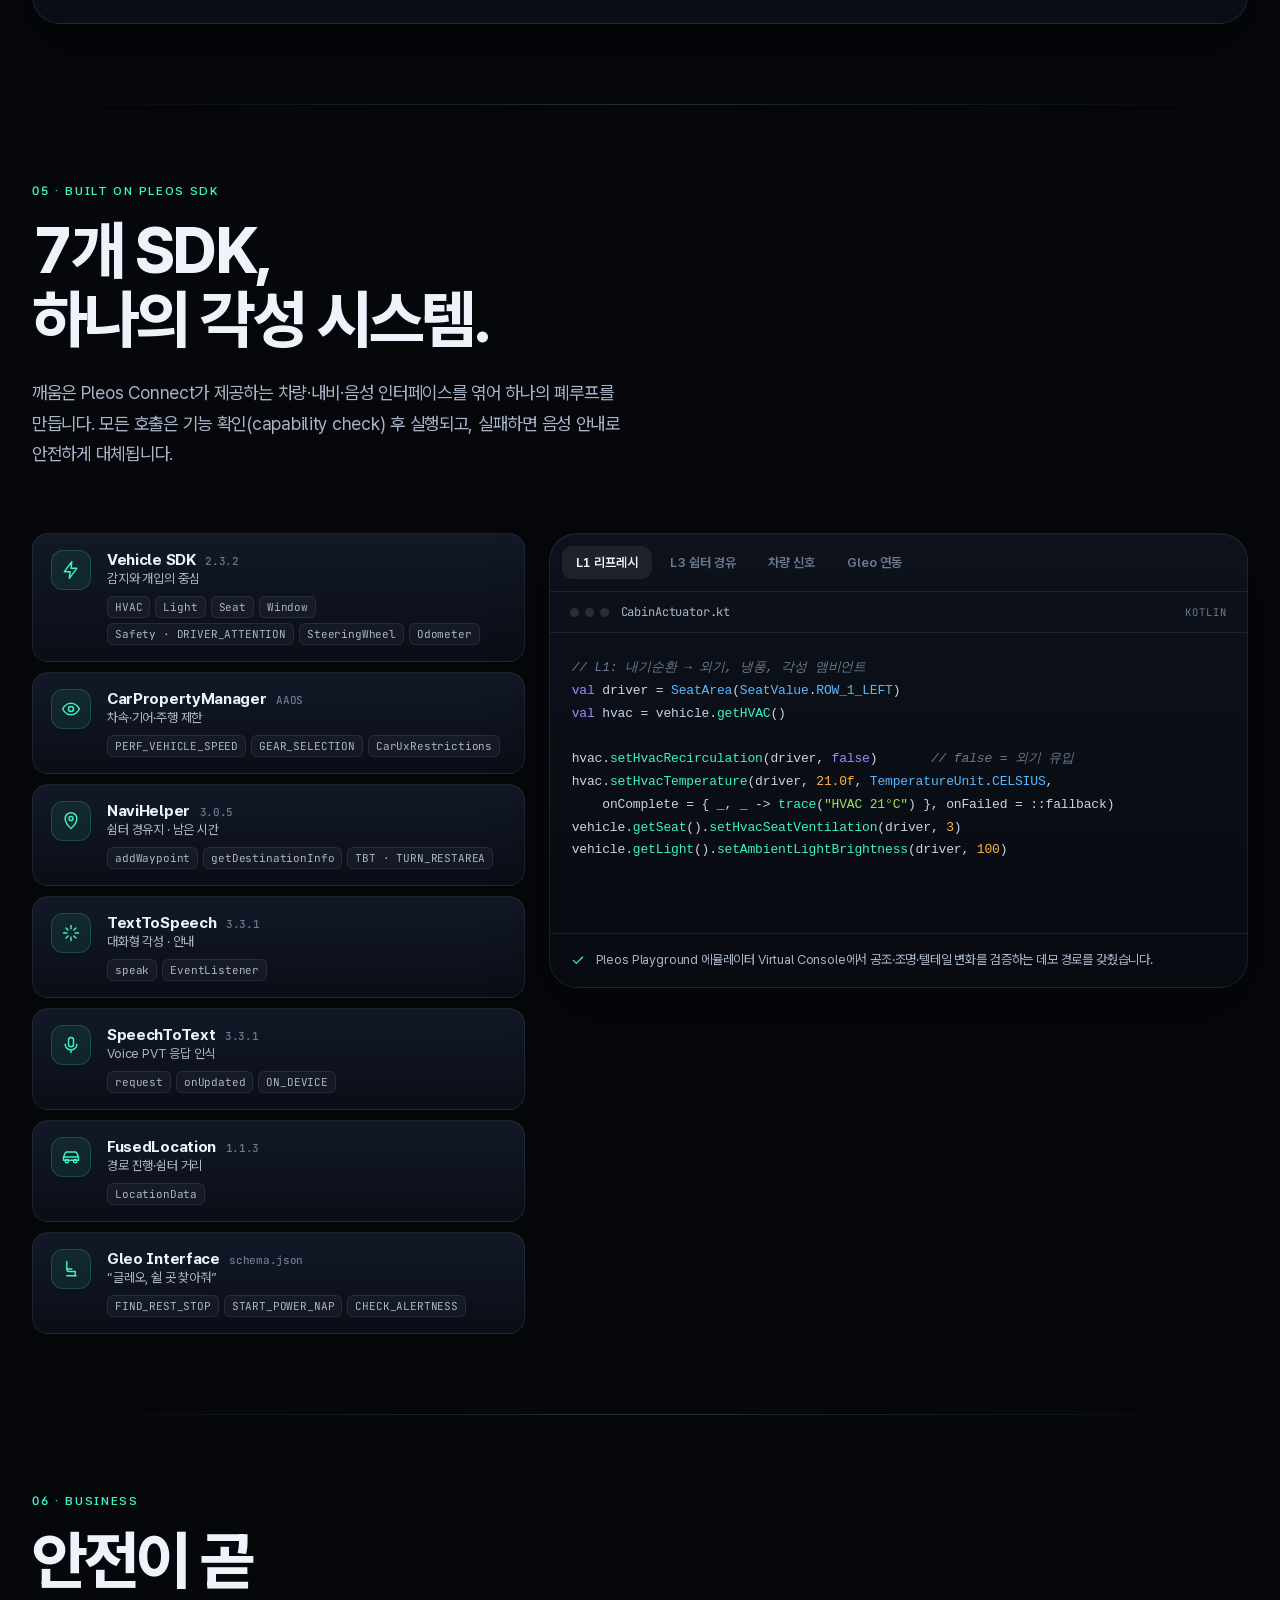
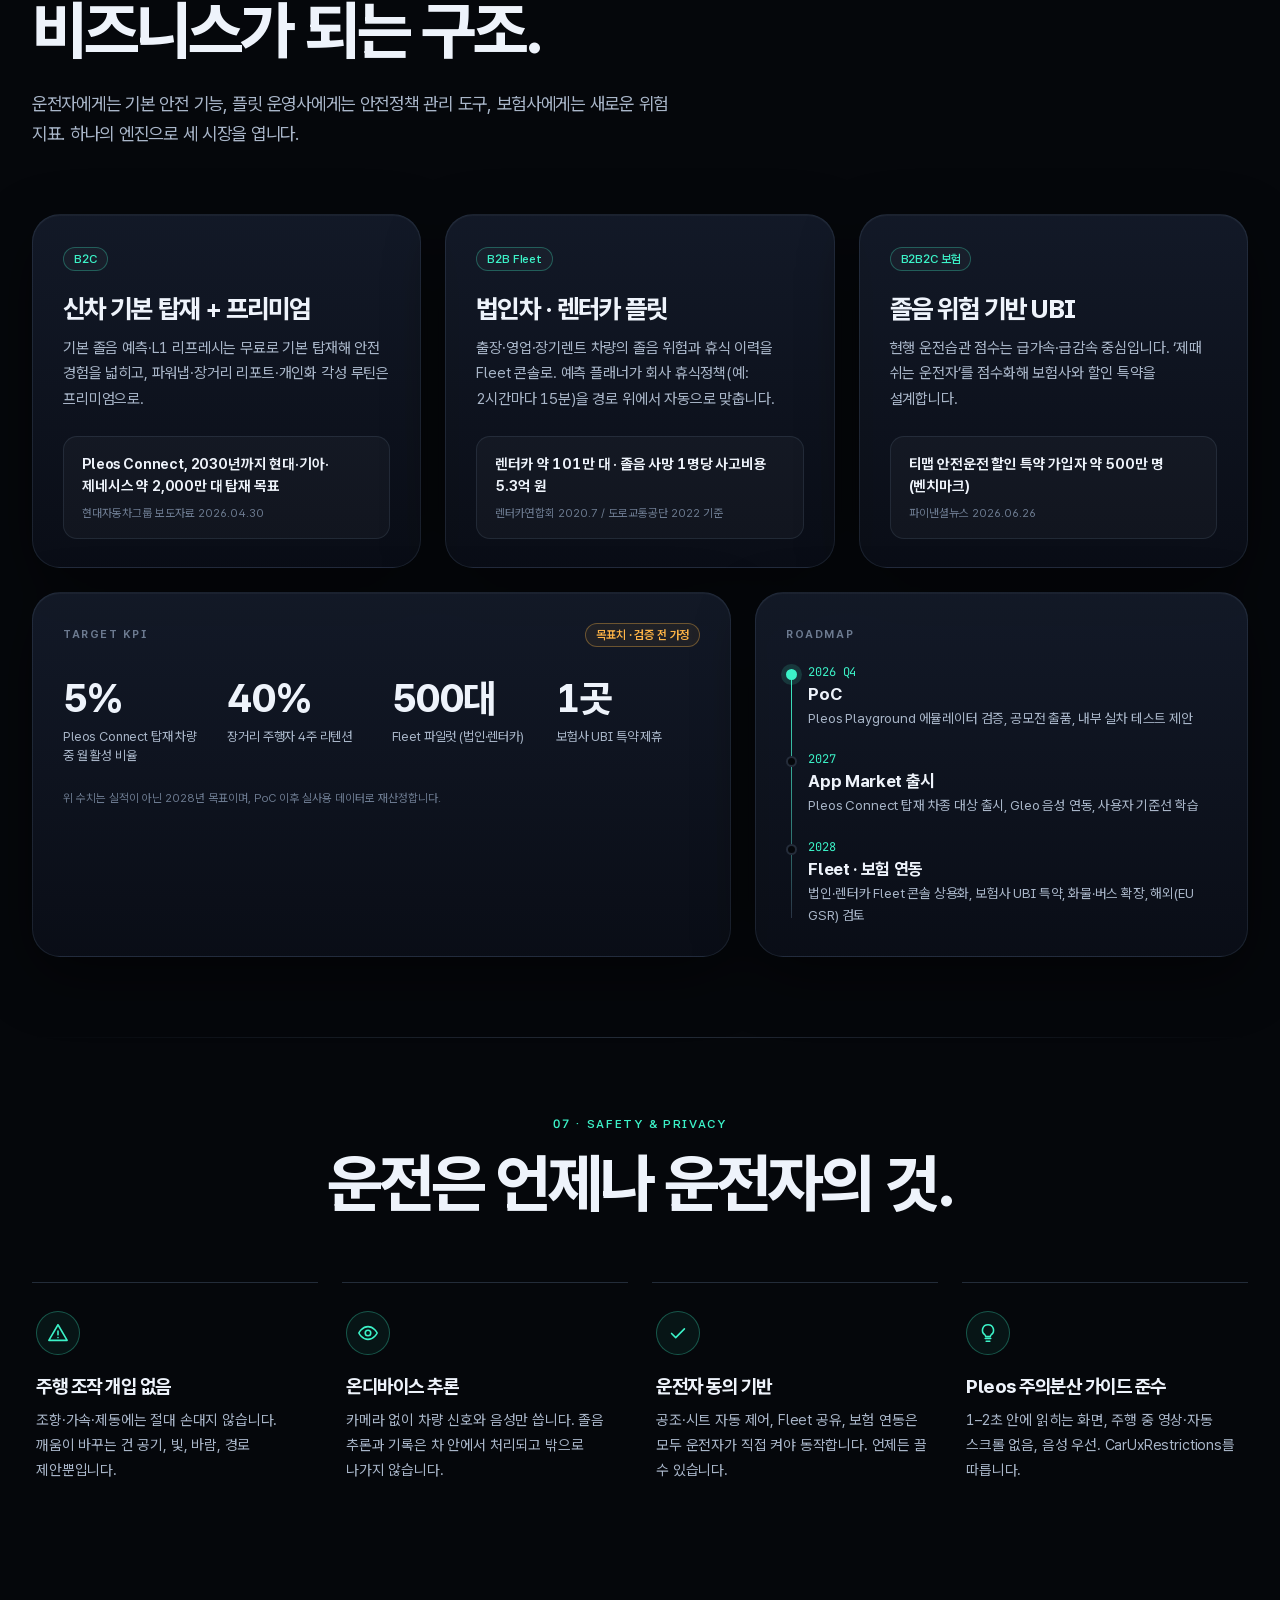
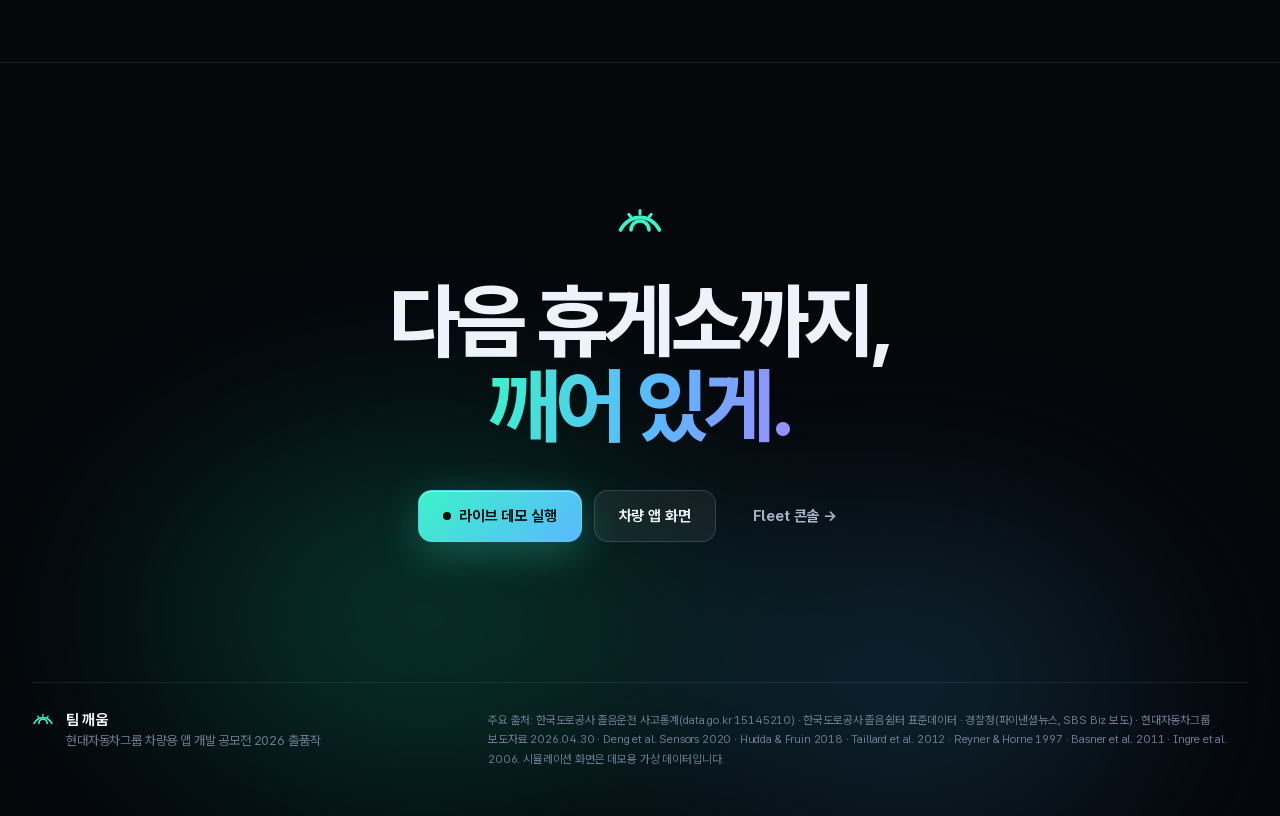
==== commit b69a2b1a: "Deploy KKAEUM web demo (API integration) Co-Authored-By: Claude Opus 5.5 <noreply@anthropic.com>" ====
--- a/index.html
+++ b/index.html
@@ -9,10 +9,10 @@
     <meta name="description" content="Pleos Connect 차량용 졸음운전 예방 코파일럿. 차량 데이터로 졸음을 예측하고, 공조·조명·시트·내비게이션으로 먼저 깨웁니다." />
     <meta property="og:title" content="깨움 KKAEUM · 졸음이 오기 전에, 차가 먼저 깨운다" />
     <meta property="og:description" content="3-Process 수면모델 · 캐빈 CO₂ 디지털트윈 · 예측 휴식 플래너 · Pleos SDK 캐빈 제어" />
-    <script type="module" crossorigin src="./assets/index-PQavTMEt.js"></script>
+    <script type="module" crossorigin src="./assets/index-_ZEVauSw.js"></script>
     <link rel="modulepreload" crossorigin href="./assets/rolldown-runtime-XKyaHtl9.js">
     <link rel="modulepreload" crossorigin href="./assets/three-D7uax-Lj.js">
-    <link rel="stylesheet" crossorigin href="./assets/index-BO7flCaZ.css">
+    <link rel="stylesheet" crossorigin href="./assets/index-CP_qtvAc.css">
   </head>
   <body>
     <div id="root"></div>
--- a/assets/index-CP_qtvAc.css
+++ b/assets/index-CP_qtvAc.css
@@ -0,0 +1 @@
+@font-face{font-family:Pretendard;src:url(../fonts/PretendardVariable.woff2)format("woff2-variations");font-weight:45 920;font-display:swap}@font-face{font-family:Asta Sans;src:url(../fonts/AstaSans.woff2)format("woff2-variations");font-weight:300 800;font-display:swap}@font-face{font-family:JBMono;src:url(../fonts/JetBrainsMono.woff2)format("woff2-variations");font-weight:100 800;font-display:swap}:root{--bg:#05070b;--bg-1:#0a0e15;--bg-2:#0f1520;--panel:#121926b8;--panel-solid:#111824;--line:#94b2de1f;--line-2:#94b2de38;--text:#eef3fb;--text-2:#a9b6c9;--text-3:#6c7a90;--aurora:#3cf2c8;--aurora-2:#5ab8ff;--violet:#9b8cff;--amber:#ffb547;--coral:#ff6b5e;--danger:#ff3b4f;--l0:#3cf2c8;--l1:#9be15d;--l2:#ffd04a;--l3:#ff9a3c;--l4:#ff3b4f;--radius:18px;--radius-lg:28px;--shadow:0 20px 60px #00000073;--mono:"JBMono", ui-monospace, SFMono-Regular, Menlo, monospace;--pleos:"Asta Sans", "Pretendard", system-ui, sans-serif;--sans:"Pretendard", -apple-system, "Apple SD Gothic Neo", "Noto Sans KR", system-ui, sans-serif;--lightningcss-light: ;--lightningcss-dark:initial;color-scheme:dark}*{box-sizing:border-box}html,body,#root{background:var(--bg);height:100%;color:var(--text);font-family:var(--sans);font-feature-settings:"tnum" 1, "ss06" 1;-webkit-font-smoothing:antialiased;letter-spacing:-.01em;margin:0}body{overflow-x:hidden}a{color:inherit;text-decoration:none}button{font:inherit;color:inherit;cursor:pointer;background:0 0;border:0}::selection{background:#3cf2c84d}.mono{font-family:var(--mono);font-feature-settings:"zero" 1}.num{font-variant-numeric:tabular-nums}.glass{border:1px solid var(--line);border-radius:var(--radius);-webkit-backdrop-filter:blur(18px)saturate(140%);box-shadow:inset 0 1px 0 #ffffff0a, var(--shadow);background:linear-gradient(#182132b8,#0c111bb8)}.eyebrow{letter-spacing:.14em;text-transform:uppercase;color:var(--text-3);font-size:11px;font-weight:650}.chip{border:1px solid var(--line-2);height:24px;color:var(--text-2);white-space:nowrap;background:#ffffff08;border-radius:999px;align-items:center;gap:6px;padding:0 10px;font-size:12px;font-weight:600;display:inline-flex}.btn{border:1px solid var(--line-2);background:#ffffff0f;border-radius:12px;justify-content:center;align-items:center;gap:8px;height:40px;padding:0 18px;font-size:14px;font-weight:650;transition:background .2s,border-color .2s,transform .15s;display:inline-flex}.btn:hover{background:#ffffff1a}.btn:active{transform:scale(.98)}.btn.primary{color:#04110d;background:linear-gradient(135deg,#3cf2c8,#5ab8ff);border-color:#0000}.btn.on{color:var(--aurora);background:#3cf2c814;border-color:#3cf2c899}.dot{border-radius:50%;width:8px;height:8px;display:inline-block}.scroll-y{scrollbar-width:thin;scrollbar-color:#ffffff1f transparent;overflow-y:auto}@keyframes pulse{0%,to{opacity:1}50%{opacity:.35}}@keyframes spin{to{transform:rotate(360deg)}}@keyframes rise{0%{opacity:0;transform:translateY(8px)}to{opacity:1;transform:none}}.rise{animation:.45s cubic-bezier(.2,.7,.2,1) both rise}@media (prefers-reduced-motion:reduce){*{transition-duration:.01ms!important;animation-duration:.01ms!important}}.car-frame{width:100%;height:100%;position:relative;overflow:hidden}.car{transform-origin:50%;position:absolute;top:50%;left:50%}.car-boot{place-items:center;width:100%;height:100%;display:grid}.car-app{--c-bg:#07090d;--ink-strong:#fff;background:radial-gradient(120% 90% at 100% 100%, #0c1420 0%, var(--c-bg) 55%);width:100%;height:100%;font-family:var(--pleos);color:#f3f6fb;border-radius:28px;flex-direction:column;display:flex;position:relative;overflow:hidden}.car-ambient{pointer-events:none;transition:background 2s;position:absolute;inset:0}.car-head{flex:none;justify-content:space-between;align-items:center;height:112px;padding:0 44px;display:flex;position:relative}.car-head .brand{align-items:center;gap:16px;font-size:40px;font-weight:800;display:flex}.car-head .brand em{color:#9aa7ba;background:#ffffff0d;border-radius:99px;align-items:center;gap:10px;margin-left:14px;padding:8px 18px;font-size:24px;font-style:normal;font-weight:600;display:inline-flex}.car-head .brand em .dot{background:#ffd04a;width:12px;height:12px}.car-head .brand em.live .dot{background:#00e074;box-shadow:0 0 12px #00e074}.head-right{align-items:center;gap:26px;display:flex}.voice-toggle{color:#9aa7ba;background:#ffffff0f;border-radius:18px;align-items:center;gap:10px;height:64px;padding:0 22px;font-size:24px;font-weight:650;display:inline-flex}.voice-toggle.on{color:#3cf2c8;background:#3cf2c81a}.clock{font-variant-numeric:tabular-nums;font-size:40px;font-weight:700}.drive{flex:1;grid-template-columns:720px 1fr;gap:28px;min-height:0;padding:0 44px 0 30px;display:grid;position:relative}.ring-col{flex-direction:column;justify-content:center;align-items:center;display:flex}.ring-desc{margin:-30px 0 18px;font-size:30px;font-weight:700}.forecast{color:#9aa7ba;background:#ffffff0a;border-radius:20px;align-items:baseline;gap:18px;padding:18px 28px;font-size:26px;display:flex}.forecast b{font-size:36px}.side-col{flex-direction:column;justify-content:center;gap:22px;min-height:0;display:flex}.card{background:linear-gradient(#1e283aa8,#101621a8);border:1px solid #a0bee61a;border-radius:28px;padding:28px 34px}.card-k{color:#9aa7ba;align-items:center;gap:12px;font-size:24px;font-weight:650;display:flex}.card-k small{color:#5f6d82;font-size:20px;font-weight:500}.rest-name{letter-spacing:-.02em;margin:8px 0 10px;font-size:56px;font-weight:800}.rest-name.dim{color:#5f6d82;font-size:36px}.rest-meta{color:#9aa7ba;align-items:baseline;gap:30px;font-size:28px;display:flex}.rest-meta b{color:#fff;margin-right:4px;font-size:40px}.rest-meta .tag{background:#ffffff12;border-radius:10px;padding:6px 14px;font-size:22px}.rest-why{color:#7f8ca0;margin:14px 0 0;font-size:24px}.card.rest.ask{background:linear-gradient(#402c1499,#16120eb3);border-color:#ffb547a6;box-shadow:0 0 0 1px #ffb5474d,0 20px 60px #ff9a3c26}.card.rest.ask .card-k{color:#ffb547}.card.rest.set{border-color:#3cf2c873}.card.rest.set .card-k{color:#3cf2c8}.rest-actions{gap:18px;margin-top:22px;display:flex}.big{height:96px;font-size:32px;font-weight:750;font-family:var(--pleos);color:#fff;background:#ffffff14;border-radius:24px;justify-content:center;align-items:center;gap:14px;padding:0 40px;transition:transform .12s,background .2s;display:inline-flex}.big:active{transform:scale(.95)}.big.primary{color:#031510;background:linear-gradient(135deg,#3cf2c8,#5ab8ff)}.big.ghost{background:0 0;border:2px solid #ffffff24}.big.wide{width:100%}.rest-actions .big{flex:1}.air-top{justify-content:space-between;align-items:flex-start;display:flex}.co2{font-variant-numeric:tabular-nums;font-size:60px;font-weight:800;transition:color .8s}.co2 small{color:#7f8ca0;margin-left:8px;font-size:26px;font-weight:600}.mode{border-radius:18px;align-items:center;gap:10px;padding:14px 22px;font-size:26px;font-weight:700;display:inline-flex}.mode.rec{color:#ffb547;background:#ffb5471a}.mode.fresh{color:#3cf2c8;background:#3cf2c81a}.co2-bar{background:#ffffff0f;border-radius:8px;height:14px;margin:18px 0 40px;position:relative}.co2-bar i{border-radius:8px;transition:width .8s,background .8s;position:absolute;inset:0 auto 0 0}.co2-bar span{color:#5f6d82;font-size:20px;position:absolute;top:22px;transform:translate(-50%)}.air-stats{color:#c6d0de;justify-content:space-between;font-size:28px;font-weight:650;display:flex}.air-stats span{align-items:center;gap:10px;display:inline-flex}.air-stats svg{color:#7f8ca0}.amb{border-radius:6px;width:36px;height:22px;transition:background 1.5s;display:inline-block;box-shadow:0 0 14px}.card.actions{padding:22px 34px}.act{white-space:nowrap;align-items:center;gap:16px;margin-top:14px;font-size:26px;display:flex;overflow:hidden}.act i{border-radius:50%;flex:none;width:12px;height:12px}.act-t{color:#7f8ca0;font-variant-numeric:tabular-nums}.act-title{text-overflow:ellipsis;overflow:hidden}.act.dim{color:#5f6d82}.parked,.nap{flex:1;justify-content:center;align-items:center;gap:60px;padding:0 60px;display:flex;position:relative}.nap-hero{text-align:center;color:#ffb08a;flex-direction:column;align-items:center;gap:22px;max-width:980px;display:flex}.nap-hero h1{color:#fff;margin:0;font-size:60px}.nap-hero p{color:#b5c0cf;margin:0 0 10px;font-size:30px;line-height:1.5}.nap-opts{gap:18px;display:flex}.nap-opts .big{width:180px}.nap{background:radial-gradient(60% 60% at 30%,#ff9a5a1f,#0000 70%)}.nap.waking{background:radial-gradient(60% 60% at 30%,#e8f4ff2e,#0000 70%)}.nap-side{flex-direction:column;gap:18px;width:640px;display:flex}.nap-step{color:#5f6d82;background:#ffffff0a;border-radius:22px;align-items:center;gap:18px;padding:22px 26px;font-size:30px;font-weight:650;display:flex}.nap-step.on{color:#fff}.nap-step.on svg{color:#ffb08a}.voicebar{color:#6f7c90;white-space:nowrap;background:#ffffff09;border:1px solid #ffffff0d;border-radius:28px;flex:none;align-items:center;gap:22px;height:104px;margin:10px 44px 30px;padding:0 30px;font-size:28px;font-weight:600;display:flex;position:relative;overflow:hidden}.voicebar span{text-overflow:ellipsis;overflow:hidden}.voicebar.show{color:#fff;background:linear-gradient(90deg,#3cf2c81f,#5ab8ff0f);border-color:#3cf2c840}.orb{filter:saturate(.6)brightness(.7);background:conic-gradient(#3cf2c8,#5ab8ff,#9b8cff,#3cf2c8);border-radius:50%;flex:none;width:52px;height:52px}.voicebar.show .orb{filter:none;animation:2.4s linear infinite spin;box-shadow:0 0 30px #3cf2c880}.overlay{z-index:5;text-align:center;background:#0e141ff0;border:1px solid #a0bee629;border-radius:36px;width:1180px;max-width:calc(100% - 80px);margin:0 auto;padding:40px 48px;position:absolute;bottom:160px;left:0;right:0;box-shadow:0 40px 120px #0009}.ov-k{color:#3cf2c8;font-size:24px;font-weight:700}.overlay h2{margin:14px 0 28px;font-size:48px}.choices{grid-template-columns:1fr 1fr;gap:22px;display:grid}.choice{height:120px;font-size:40px;font-weight:800;font-family:var(--pleos);background:#ffffff12;border-radius:26px;justify-content:center;align-items:center;gap:18px;transition:background .3s,opacity .3s;display:flex}.choice em{background:#ffffff1a;border-radius:50%;place-items:center;width:56px;height:56px;font-size:28px;font-style:normal;display:grid}.choice.right{color:#6fffb4;background:#00e07440}.choice.wrong{background:#ff4c2838}.choice.dim{opacity:.35}.ov-hint{color:#7f8ca0;margin:22px 0 0;font-size:24px}.probe-orb{background:radial-gradient(circle,#3cf2c8 0%,#3cf2c81a 60%,#0000 70%);border-radius:50%;width:160px;height:160px;margin:10px auto 0}.probe-orb.listening{animation:.8s ease-in-out infinite pulse}.overlay h2.rt{margin:6px 0;font-size:110px}.overlay p{color:#b5c0cf;font-size:28px}.car-app.lv3 .voicebar.show,.car-app.lv4 .voicebar.show{background:linear-gradient(90deg,#ff9a3c33,#ff3b4f14);border-color:#ff9a3c73}.car.portrait .car-head{padding:0 30px}.car.portrait .car-head .brand em{display:none}.car.portrait .drive{grid-template-rows:auto 1fr;grid-template-columns:1fr;gap:10px;padding:0 30px}.car.portrait .ring-col svg{width:470px;height:470px}.car.portrait .ring-desc{margin-top:-24px}.car.portrait .forecast{font-size:22px}.car.portrait .card.actions{display:none}.car.portrait .rest-name{font-size:44px}.car.portrait .voicebar{margin:10px 30px 24px;font-size:24px}.car.portrait .parked,.car.portrait .nap{flex-direction:column;gap:24px}.car.portrait .nap svg{width:460px;height:460px}.car.portrait .nap-side{width:100%}.car.portrait .overlay{bottom:150px}.car.portrait .choices{grid-template-columns:1fr}.car-app[data-theme=day]{--ink-strong:#131417;--l0:#00a389;--l1:#5a9e10;--l2:#d18f00;--l3:#ea640c;--l4:#e8320f;color:#131417;background:radial-gradient(120% 90% at 100% 100%,#e3ecf6 0%,#f5f7fa 55%)}.car-app[data-theme=day] .car-head .brand em{color:#5b6678;background:#1314170d}.car-app[data-theme=day] .car-head .brand em.live .dot{background:#02c265;box-shadow:0 0 10px #02c26599}.car-app[data-theme=day] .voice-toggle{color:#5b6678;background:#1314170d}.car-app[data-theme=day] .voice-toggle.on{color:#00a389;background:#00a3891a}.car-app[data-theme=day] .forecast{color:#5b6678;background:#1314170a}.car-app[data-theme=day] .card{background:linear-gradient(#fff,#fbfcfe);border-color:#13141712;box-shadow:0 1px 2px #1314170a,0 14px 34px -16px #13284633}.car-app[data-theme=day] .card-k{color:#5b6678}.car-app[data-theme=day] .card-k small{color:#8a94a6}.car-app[data-theme=day] .rest-name.dim{color:#a4a8ae}.car-app[data-theme=day] .rest-meta{color:#5b6678}.car-app[data-theme=day] .rest-meta b{color:#131417}.car-app[data-theme=day] .rest-meta .tag{background:#1314170f}.car-app[data-theme=day] .rest-why{color:#6b7587}.car-app[data-theme=day] .card.rest.ask{background:linear-gradient(#fff6ea,#fff);border-color:#ea8c148c;box-shadow:0 0 0 1px #ea8c1440,0 20px 50px #ea8c1424}.car-app[data-theme=day] .card.rest.ask .card-k{color:#c46a00}.car-app[data-theme=day] .card.rest.set{border-color:#00a38973}.car-app[data-theme=day] .card.rest.set .card-k{color:#00a389}.car-app[data-theme=day] .big{color:#131417;background:#1314170f}.car-app[data-theme=day] .big.primary{color:#fff;background:linear-gradient(135deg,#00b894,#2e8bff)}.car-app[data-theme=day] .big.ghost{background:0 0;border-color:#13141724}.car-app[data-theme=day] .co2 small{color:#6b7587}.car-app[data-theme=day] .mode.rec{color:#c46a00;background:#ea8c141a}.car-app[data-theme=day] .mode.fresh{color:#00a389;background:#00a3891a}.car-app[data-theme=day] .co2-bar{background:#13141712}.car-app[data-theme=day] .co2-bar span,.car-app[data-theme=day] .air-stats svg,.car-app[data-theme=day] .act-t,.car-app[data-theme=day] .ov-hint{color:#8a94a6}.car-app[data-theme=day] .air-stats{color:#2b3240}.car-app[data-theme=day] .act.dim{color:#a4a8ae}.car-app[data-theme=day] .nap-hero{color:#e07a3e}.car-app[data-theme=day] .nap-hero h1{color:#131417}.car-app[data-theme=day] .nap-hero p,.car-app[data-theme=day] .overlay p{color:#5b6678}.car-app[data-theme=day] .voicebar{color:#6b7587;background:#fff;border-color:#13141712;box-shadow:0 10px 30px -18px #13284640}.car-app[data-theme=day] .voicebar.show{color:#131417;background:linear-gradient(90deg,#00b8941f,#2e8bff0f),#fff;border-color:#00a38959}.car-app[data-theme=day] .orb{filter:saturate(.85)brightness(.95)}.car-app[data-theme=day] .voicebar.show .orb{filter:none;box-shadow:0 0 22px #00b89466}.car-app[data-theme=day].lv3 .voicebar.show,.car-app[data-theme=day].lv4 .voicebar.show{background:linear-gradient(90deg,#ea640c24,#e8320f0d),#fff;border-color:#ea640c73}.car-app[data-theme=day] .overlay{color:#131417;background:#fffffff7;border-color:#13141714;box-shadow:0 40px 120px #13284640}.car-app[data-theme=day] .ov-k{color:#00a389}.car-app[data-theme=day] .choice{color:#131417;background:#1314170d}.car-app[data-theme=day] .choice em{background:#13141714}.car-app[data-theme=day] .choice.right{color:#02874a;background:#02a85c24}.car-app[data-theme=day] .choice.wrong{background:#e8320f1f}.car-app[data-theme=day] .probe-orb{background:radial-gradient(circle,#00a389 0%,#00a3891f 60%,#0000 70%)}.rest-cancel{height:48px;font-family:var(--pleos);color:#c6d0de;background:#ffffff14;border-radius:14px;margin-left:auto;padding:0 20px;font-size:22px;font-weight:700}.car-app[data-theme=day] .rest-cancel{color:#44464e;background:#1314170f}.trip-hint{color:#9aa7ba!important;margin:-4px 0 6px!important;font-size:24px!important}.trip-hint b{color:#3cf2c8}.car-app[data-theme=day] .trip-hint{color:#5b6678!important}.car-app[data-theme=day] .trip-hint b{color:#00a389}
